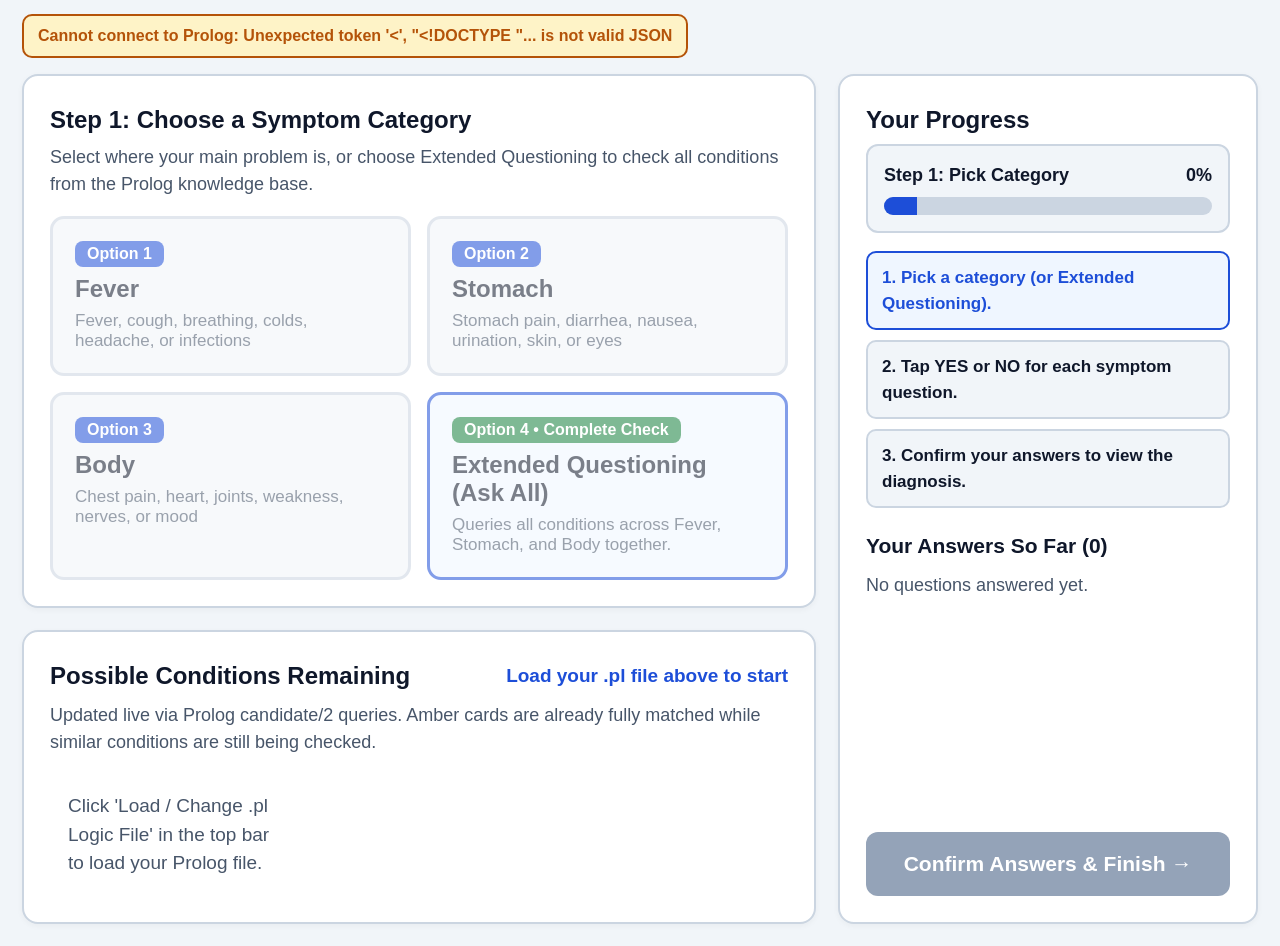
==== public/index.html @ bfb41d66 "Refactor README and server files; implement HTTP API for triage and update frontend logic" ====
<!DOCTYPE html>
<html lang="en">
<head>
  <meta charset="UTF-8" />
  <meta name="viewport" content="width=device-width, initial-scale=1.0" />
  <title>Guided Health Symptom Checker</title>
  <style>
    :root {
      --bg-page: #f1f5f9;
      --bg-card: #ffffff;
      --text-main: #0f172a;
      --text-muted: #475569;
      --border: #cbd5e1;
      --primary-blue: #1d4ed8;
      --primary-blue-light: #eff6ff;
      --success-green: #15803d;
      --success-green-light: #dcfce7;
      --danger-red: #b91c1c;
      --danger-red-light: #fee2e2;
      --warning-amber: #b45309;
      --warning-amber-light: #fef3c7;
    }

    * {
      box-sizing: border-box;
      margin: 0;
      padding: 0;
      font-family: Arial, Helvetica, sans-serif;
    }

    body {
      background-color: var(--bg-page);
      color: var(--text-main);
      font-size: 19px;
      line-height: 1.5;
      min-height: 100vh;
    }

    .page-view {
      display: none;
      width: 100%;
      min-height: 100vh;
    }
    .page-view.active {
      display: block;
    }

    /* PROLOG FILE CONNECTION BAR */
    .pl-status-bar {
      max-width: 1440px;
      margin: 0 auto;
      padding: 14px 22px 0 22px;
      display: flex;
      justify-content: space-between;
      align-items: center;
      flex-wrap: wrap;
      gap: 12px;
    }

    .pl-status-pill {
      display: inline-flex;
      align-items: center;
      gap: 8px;
      font-size: 16px;
      font-weight: 700;
      padding: 8px 14px;
      border-radius: 10px;
      background: var(--bg-card);
      border: 2px solid var(--border);
    }

    .pl-status-pill.loaded {
      border-color: var(--success-green);
      color: var(--success-green);
      background: var(--success-green-light);
    }

    .pl-status-pill.error {
      border-color: var(--warning-amber);
      color: var(--warning-amber);
      background: var(--warning-amber-light);
    }

    .pl-file-label {
      display: inline-block;
      background: var(--bg-card);
      border: 2px solid var(--primary-blue);
      color: var(--primary-blue);
      padding: 7px 14px;
      border-radius: 10px;
      font-size: 16px;
      font-weight: 700;
      cursor: pointer;
    }
    .pl-file-label:hover {
      background: var(--primary-blue-light);
    }

    /* MAIN 2-COLUMN WORKSPACE */
    .main-grid {
      display: grid;
      grid-template-columns: 1fr 420px;
      gap: 22px;
      max-width: 1440px;
      margin: 0 auto;
      padding: 16px 22px 22px 22px;
      min-height: calc(100vh - 60px);
    }

    @media (max-width: 1024px) {
      .main-grid {
        grid-template-columns: 1fr;
      }
    }

    .left-column {
      display: flex;
      flex-direction: column;
      gap: 22px;
    }

    .card {
      background: var(--bg-card);
      border: 2px solid var(--border);
      border-radius: 16px;
      padding: 26px;
      box-shadow: 0 2px 6px rgba(0, 0, 0, 0.04);
    }

    .section-title {
      font-size: 24px;
      font-weight: 700;
      margin-bottom: 6px;
    }

    .section-subtitle {
      font-size: 18px;
      color: var(--text-muted);
      margin-bottom: 18px;
    }

    /* CATEGORY SELECTION GRID */
    .category-choice-grid {
      display: grid;
      grid-template-columns: repeat(auto-fit, minmax(240px, 1fr));
      gap: 16px;
      margin-top: 12px;
    }

    .category-card-btn {
      background: var(--bg-page);
      border: 3px solid var(--border);
      border-radius: 14px;
      padding: 22px;
      text-align: left;
      cursor: pointer;
      transition: 0.15s;
      display: flex;
      flex-direction: column;
      gap: 8px;
    }

    .category-card-btn:hover:not(:disabled) {
      border-color: var(--primary-blue);
      background: var(--primary-blue-light);
    }

    .category-card-btn:disabled {
      opacity: 0.55;
      cursor: not-allowed;
    }

    .category-card-btn.extended-card {
      border-color: var(--primary-blue);
      background: var(--primary-blue-light);
    }

    .cat-number {
      display: inline-block;
      background: var(--primary-blue);
      color: #ffffff;
      font-weight: 700;
      font-size: 16px;
      padding: 4px 12px;
      border-radius: 8px;
      width: fit-content;
    }

    .cat-name {
      font-size: 24px;
      font-weight: 800;
      color: var(--text-main);
    }

    .cat-desc {
      font-size: 17px;
      color: var(--text-muted);
    }

    /* YES / NO QUESTION BOX */
    .question-box {
      background: var(--primary-blue-light);
      border: 3px solid var(--primary-blue);
      border-radius: 16px;
      padding: 30px;
      text-align: center;
    }

    .question-category-tag {
      display: inline-block;
      background: #ffffff;
      border: 2px solid var(--primary-blue);
      color: var(--primary-blue);
      font-weight: 700;
      font-size: 16px;
      padding: 6px 14px;
      border-radius: 20px;
      margin-bottom: 16px;
    }

    /* Banner shown when a match is found but script keeps asking for similar diseases */
    .continuing-match-banner {
      display: none;
      background: var(--warning-amber-light);
      border: 2px solid var(--warning-amber);
      color: var(--warning-amber);
      font-weight: 700;
      font-size: 17px;
      padding: 12px 16px;
      border-radius: 12px;
      margin: 0 auto 18px auto;
      max-width: 680px;
    }

    .question-prompt {
      font-size: 34px;
      font-weight: 800;
      color: var(--text-main);
      margin-bottom: 28px;
      line-height: 1.3;
    }

    .yes-no-buttons {
      display: grid;
      grid-template-columns: 1fr 1fr;
      gap: 20px;
      max-width: 560px;
      margin: 0 auto 20px auto;
    }

    .btn-yes, .btn-no {
      min-height: 80px;
      font-size: 28px;
      font-weight: 800;
      border-radius: 14px;
      cursor: pointer;
      border: 3px solid transparent;
      transition: transform 0.1s;
    }

    .btn-yes {
      background: var(--success-green);
      color: #ffffff;
    }
    .btn-yes:hover {
      filter: brightness(1.08);
    }

    .btn-no {
      background: var(--danger-red);
      color: #ffffff;
    }
    .btn-no:hover {
      filter: brightness(1.08);
    }

    .question-footer-controls {
      display: flex;
      justify-content: center;
      gap: 14px;
      flex-wrap: wrap;
      margin-top: 12px;
    }

    /* DYNAMIC REAL-TIME CANDIDATE BOARD */
    .candidates-board {
      display: grid;
      grid-template-columns: repeat(auto-fill, minmax(210px, 1fr));
      gap: 12px;
      max-height: 330px;
      overflow-y: auto;
      padding: 6px;
    }

    .candidate-node {
      background: var(--bg-page);
      border: 2px solid var(--border);
      border-radius: 12px;
      padding: 14px 16px;
      transition: 0.2s;
    }

    .candidate-node.highlighted {
      background: var(--success-green-light);
      border: 3px solid var(--success-green);
    }

    .candidate-node.full-match {
      background: var(--warning-amber-light);
      border: 3px solid var(--warning-amber);
    }

    .candidate-node-title {
      font-size: 19px;
      font-weight: 700;
      margin-bottom: 4px;
    }

    .candidate-node-meta {
      font-size: 15px;
      color: var(--text-muted);
      font-weight: 600;
    }

    /* RIGHT SIDEBAR */
    .progress-container {
      background: var(--bg-page);
      border: 2px solid var(--border);
      border-radius: 12px;
      padding: 16px;
      margin-bottom: 18px;
    }

    .progress-header {
      display: flex;
      justify-content: space-between;
      font-weight: 700;
      font-size: 18px;
      margin-bottom: 8px;
    }

    .progress-track {
      width: 100%;
      height: 18px;
      background: #cbd5e1;
      border-radius: 9px;
      overflow: hidden;
    }

    .progress-fill {
      height: 100%;
      width: 10%;
      background: var(--primary-blue);
      transition: width 0.3s ease;
    }

    .instructions-list {
      list-style: none;
      display: flex;
      flex-direction: column;
      gap: 10px;
      margin-bottom: 22px;
    }

    .instruction-item {
      padding: 12px 14px;
      border-radius: 10px;
      background: var(--bg-page);
      border: 2px solid var(--border);
      font-size: 17px;
      font-weight: 600;
    }

    .instruction-item.active {
      background: var(--primary-blue-light);
      border-color: var(--primary-blue);
      color: var(--primary-blue);
    }

    .answer-history-list {
      display: flex;
      flex-direction: column;
      gap: 8px;
      max-height: 260px;
      overflow-y: auto;
      margin-bottom: 18px;
    }

    .answer-pill {
      display: flex;
      justify-content: space-between;
      align-items: center;
      padding: 10px 14px;
      border-radius: 10px;
      font-size: 18px;
      font-weight: 700;
      border: 2px solid var(--border);
      background: var(--bg-page);
    }

    .answer-badge-yes {
      background: var(--success-green-light);
      color: var(--success-green);
      padding: 3px 10px;
      border-radius: 6px;
      border: 1px solid var(--success-green);
    }

    .answer-badge-no {
      background: var(--danger-red-light);
      color: var(--danger-red);
      padding: 3px 10px;
      border-radius: 6px;
      border: 1px solid var(--danger-red);
    }

    .btn-secondary {
      background: #ffffff;
      color: var(--text-main);
      border: 2px solid var(--border);
      padding: 12px 20px;
      border-radius: 10px;
      font-size: 18px;
      font-weight: 700;
      cursor: pointer;
    }
    .btn-secondary:hover:not(:disabled) {
      border-color: var(--text-main);
    }
    .btn-secondary:disabled {
      opacity: 0.5;
      cursor: not-allowed;
    }

    .btn-submit {
      width: 100%;
      min-height: 64px;
      background: var(--primary-blue);
      color: #ffffff;
      border: none;
      border-radius: 12px;
      font-size: 21px;
      font-weight: 700;
      cursor: pointer;
      padding: 14px;
    }
    .btn-submit:disabled {
      background: #94a3b8;
      cursor: not-allowed;
    }

    /* CONFIRMATION MODAL */
    .modal-overlay {
      position: fixed;
      inset: 0;
      background: rgba(15, 23, 42, 0.75);
      display: none;
      align-items: center;
      justify-content: center;
      padding: 20px;
      z-index: 999;
    }
    .modal-overlay.active {
      display: flex;
    }

    .modal-card {
      background: #ffffff;
      border: 3px solid var(--text-main);
      border-radius: 16px;
      max-width: 640px;
      width: 100%;
      padding: 30px;
    }

    .modal-review-box {
      background: var(--bg-page);
      border: 2px solid var(--border);
      border-radius: 12px;
      padding: 18px;
      margin: 18px 0;
      max-height: 280px;
      overflow-y: auto;
    }

    /* RESULTS PAGE */
    .results-container {
      max-width: 860px;
      margin: 0 auto;
      padding: 36px 20px;
    }

    .result-card {
      background: #ffffff;
      border: 4px solid var(--success-green);
      border-radius: 16px;
      padding: 32px;
      margin: 24px 0;
    }

    .result-card.unknown-card {
      border-color: var(--danger-red);
      background: var(--danger-red-light);
    }

    .result-title {
      font-size: 36px;
      font-weight: 800;
      margin: 10px 0 16px 0;
    }

    .result-desc {
      font-size: 22px;
      line-height: 1.6;
      background: var(--bg-page);
      padding: 22px;
      border-radius: 12px;
      border: 2px solid var(--border);
      margin-bottom: 18px;
    }
  </style>
</head>
<body>

  <!-- PAGE 1: GUIDED QUESTIONING WORKSPACE -->
  <main id="triage-page" class="page-view active">

    <!-- PROLOG API STATUS -->
    <div class="pl-status-bar">
      <div id="pl-status-pill" class="pl-status-pill">
        Connecting to Prolog...
      </div>
    </div>

    <div class="main-grid">

      <!-- LEFT COLUMN: TOP (CATEGORY / YES-NO PROMPT) + BOTTOM (DYNAMIC CANDIDATE VIEW) -->
      <div class="left-column">

        <!-- TOP-LEFT: STEP 1 CATEGORY PICKER OR STEP 2 YES/NO QUESTION -->
        <section class="card">
          <div id="category-step-view">
            <h1 class="section-title">Step 1: Choose a Symptom Category</h1>
            <p class="section-subtitle">Select where your main problem is, or choose Extended Questioning to check all conditions from the Prolog knowledge base.</p>

            <div class="category-choice-grid">
              <button class="category-card-btn" data-cat="fever">
                <span class="cat-number">Option 1</span>
                <span class="cat-name">Fever</span>
                <span class="cat-desc">Fever, cough, breathing, colds, headache, or infections</span>
              </button>

              <button class="category-card-btn" data-cat="stomach">
                <span class="cat-number">Option 2</span>
                <span class="cat-name">Stomach</span>
                <span class="cat-desc">Stomach pain, diarrhea, nausea, urination, skin, or eyes</span>
              </button>

              <button class="category-card-btn" data-cat="body">
                <span class="cat-number">Option 3</span>
                <span class="cat-name">Body</span>
                <span class="cat-desc">Chest pain, heart, joints, weakness, nerves, or mood</span>
              </button>

              <button class="category-card-btn extended-card" data-cat="extended">
                <span class="cat-number" style="background: var(--success-green);">Option 4 • Complete Check</span>
                <span class="cat-name">Extended Questioning (Ask All)</span>
                <span class="cat-desc">Queries all conditions across Fever, Stomach, and Body together.</span>
              </button>
            </div>
          </div>

          <!-- Yes/No Question Screen -->
          <div id="question-step-view" style="display: none;">
            <div class="question-box">
              <span id="active-category-badge" class="question-category-tag">You picked: Fever</span>

              <!-- Shown when a condition is already matched, but script continues asking for similar conditions -->
              <div id="continuing-match-banner" class="continuing-match-banner"></div>

              <div id="question-text" class="question-prompt">Do you have fever?</div>

              <div id="yes-no-controls" class="yes-no-buttons">
                <button id="btn-answer-yes" class="btn-yes" type="button">✓ YES</button>
                <button id="btn-answer-no" class="btn-no" type="button">✕ NO</button>
              </div>

              <!-- Shown automatically when questioning reaches a conclusion -->
              <div id="question-complete-banner" style="display: none; margin-bottom: 18px;">
                <p style="font-size: 22px; font-weight: 700; color: var(--success-green); margin-bottom: 14px;">
                  All necessary questions have been answered!
                </p>
                <button id="btn-open-confirm-main" class="btn-submit" style="max-width: 420px; background: var(--success-green);">
                  Review & See Diagnosis →
                </button>
              </div>

              <div class="question-footer-controls">
                <button id="btn-undo" class="btn-secondary" type="button" disabled>← Undo Last Answer</button>
                <button id="btn-change-category" class="btn-secondary" type="button">Change Category / Restart</button>
              </div>
            </div>
          </div>
        </section>

        <!-- BOTTOM-LEFT: DYNAMIC CANDIDATE GRAPH VIEW -->
        <section class="card">
          <div style="display: flex; justify-content: space-between; align-items: center; flex-wrap: wrap; margin-bottom: 8px;">
            <h2 class="section-title" style="margin-bottom: 0;">Possible Conditions Remaining</h2>
            <span id="remaining-count-badge" style="font-weight: 700; color: var(--primary-blue); font-size: 19px;">
              Waiting for category...
            </span>
          </div>
          <p class="section-subtitle">
            Updated live via Prolog <code>candidate/2</code> queries. Amber cards are already fully matched while similar conditions are still being checked.
          </p>
          <div id="candidates-board" class="candidates-board"></div>
        </section>

      </div>

      <!-- RIGHT COLUMN: INSTRUCTIONS, PROGRESS BAR & LIVE ANSWER LOG -->
      <aside class="card" style="display: flex; flex-direction: column; justify-content: space-between;">
        <div>
          <h2 class="section-title">Your Progress</h2>
          <div class="progress-container">
            <div class="progress-header">
              <span id="progress-status-text">Step 1: Pick Category</span>
              <span id="progress-percent">0%</span>
            </div>
            <div class="progress-track">
              <div id="progress-fill" class="progress-fill" style="width: 10%;"></div>
            </div>
          </div>

          <ul class="instructions-list">
            <li id="inst-1" class="instruction-item active">1. Pick a category (or Extended Questioning).</li>
            <li id="inst-2" class="instruction-item">2. Tap YES or NO for each symptom question.</li>
            <li id="inst-3" class="instruction-item">3. Confirm your answers to view the diagnosis.</li>
          </ul>

          <h3 class="section-title" style="font-size: 21px; margin-bottom: 10px;">
            Your Answers So Far (<span id="answers-count">0</span>)
          </h3>
          <div id="answer-history-list" class="answer-history-list">
            <div style="color: var(--text-muted); font-size: 18px;">
              No questions answered yet.
            </div>
          </div>
        </div>

        <button id="btn-sidebar-finish" class="btn-submit" disabled>
          Confirm Answers & Finish →
        </button>
      </aside>

    </div>
  </main>

  <!-- CONFIRMATION MODAL -->
  <div id="confirm-modal" class="modal-overlay">
    <div class="modal-card">
      <h2 style="font-size: 28px; margin-bottom: 10px;">Confirm Your Symptoms</h2>
      <p style="font-size: 20px; color: var(--text-muted);">
        Please confirm that all the symptoms you have are listed accurately below before viewing your result:
      </p>

      <div id="modal-review-box" class="modal-review-box"></div>

      <div style="display: flex; gap: 14px; flex-wrap: wrap; margin-top: 20px;">
        <button id="btn-modal-back" class="btn-secondary" style="flex: 1;">
          ← Go Back & Change Answers
        </button>
        <button id="btn-modal-confirm" class="btn-submit" style="flex: 1; background: var(--success-green);">
          Yes, Show My Diagnosis
        </button>
      </div>
    </div>
  </div>

  <!-- PAGE 2: SEPARATE DIAGNOSTIC RESULTS PAGE -->
  <section id="results-page" class="page-view">
    <div class="results-container">
      <div style="display: flex; gap: 14px; flex-wrap: wrap;">
        <button id="btn-results-back" class="btn-secondary">← Back to Questions</button>
        <button id="btn-results-restart" class="btn-secondary" style="border-color: var(--danger-red); color: var(--danger-red);">
          Start New Check
        </button>
      </div>

      <div id="primary-result-container"></div>
      <div id="fallback-result-container"></div>
    </div>
  </section>

  <script src="app.js"></script>
</body>
</html>
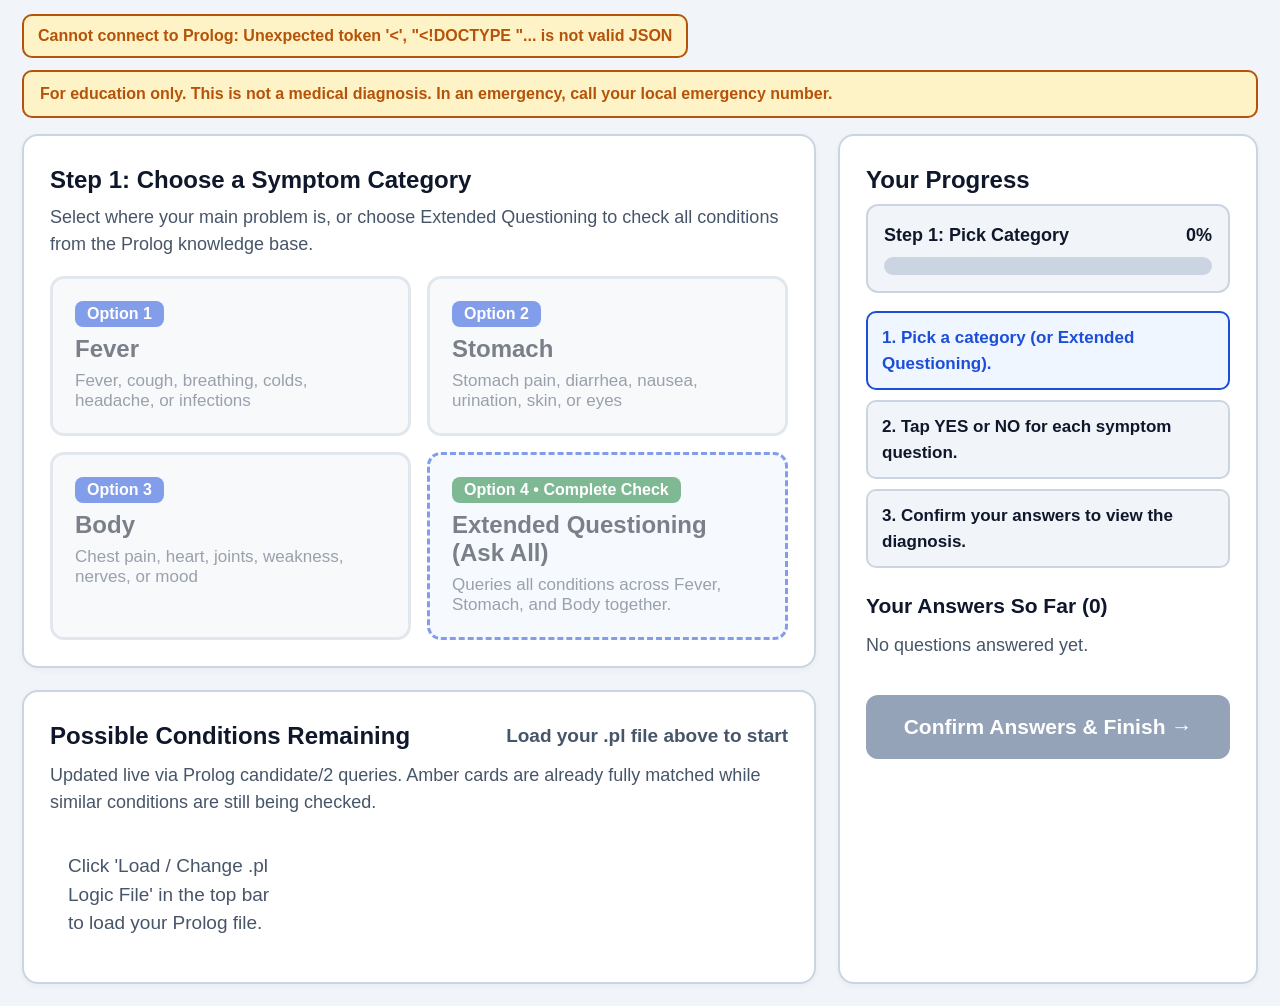
==== commit 031bf2eb: "added a disclaimer to the index.html file added improvements in the UI of the index.html file to mak" ====
--- a/public/index.html
+++ b/public/index.html
@@ -5,6 +5,55 @@
   <meta name="viewport" content="width=device-width, initial-scale=1.0" />
   <title>Guided Health Symptom Checker</title>
   <style>
+    /* Safety: disclaimer banner (inserted by improvements.js) */
+    .disclaimer {
+    width: calc(100% - 44px);            /* 44px = 22px page padding on each side */
+    max-width: 1396px;                   /* 1440px grid width - 44px */
+    margin: 12px auto 0;
+    padding: 10px 16px;
+    background: var(--warning-amber-light);
+    border: 2px solid var(--warning-amber);
+    color: var(--warning-amber);
+    border-radius: 10px;
+    font-size: 16px;
+    font-weight: 700;
+    }
+
+    /* Layout: 2x2 category grid (1 column on small screens) */
+    .category-choice-grid { grid-template-columns: repeat(2, 1fr); }
+    @media (max-width: 700px) {
+    .category-choice-grid { grid-template-columns: 1fr; }
+    }
+
+    /* Option 4 no longer looks pre-selected */
+    .category-card-btn.extended-card {
+    border: 3px dashed var(--success-green); /*dashed border for extended card instead of solid border*/
+    background: var(--success-green-light);
+    }
+
+    /* "Waiting for category..." reads as plain text, not a link */
+    #remaining-count-badge { 
+      color: var(--text-muted) !important; 
+    }
+
+    /* Sidebar: Confirm button sits under the answers instead of the page bottom */
+    aside.card { 
+      justify-content: flex-start !important; gap: 18px; 
+    }
+
+    /* Slightly calmer text sizes */
+    body { 
+      font-size: 17px; 
+    }
+    .question-prompt { 
+      font-size: 30px; 
+    }
+
+    /* Progress bar starts at 0% on step 1 (matches the "0%" label).
+    :has() works in current Chrome, Edge, Firefox and Brave. */
+    body:has(#inst-1.active) #progress-fill { 
+      width: 0% !important; 
+    }
     :root {
       --bg-page: #f1f5f9;
       --bg-card: #ffffff;
@@ -531,7 +580,10 @@
         Connecting to Prolog...
       </div>
     </div>
-
+    <!-- DISCLAIMER -->
+    <div class="disclaimer">
+      <p>For education only. This is not a medical diagnosis. In an emergency, call your local emergency number.</p>
+    </div>
     <div class="main-grid">
 
       <!-- LEFT COLUMN: TOP (CATEGORY / YES-NO PROMPT) + BOTTOM (DYNAMIC CANDIDATE VIEW) -->
@@ -690,6 +742,8 @@
 
       <div id="primary-result-container"></div>
       <div id="fallback-result-container"></div>
+      <!--Disclaimer-->
+      <p style="margin-top: 16px; font-weight: 700;">⚠ This is not a medical diagnosis. Please see a doctor.</p>
     </div>
   </section>
 
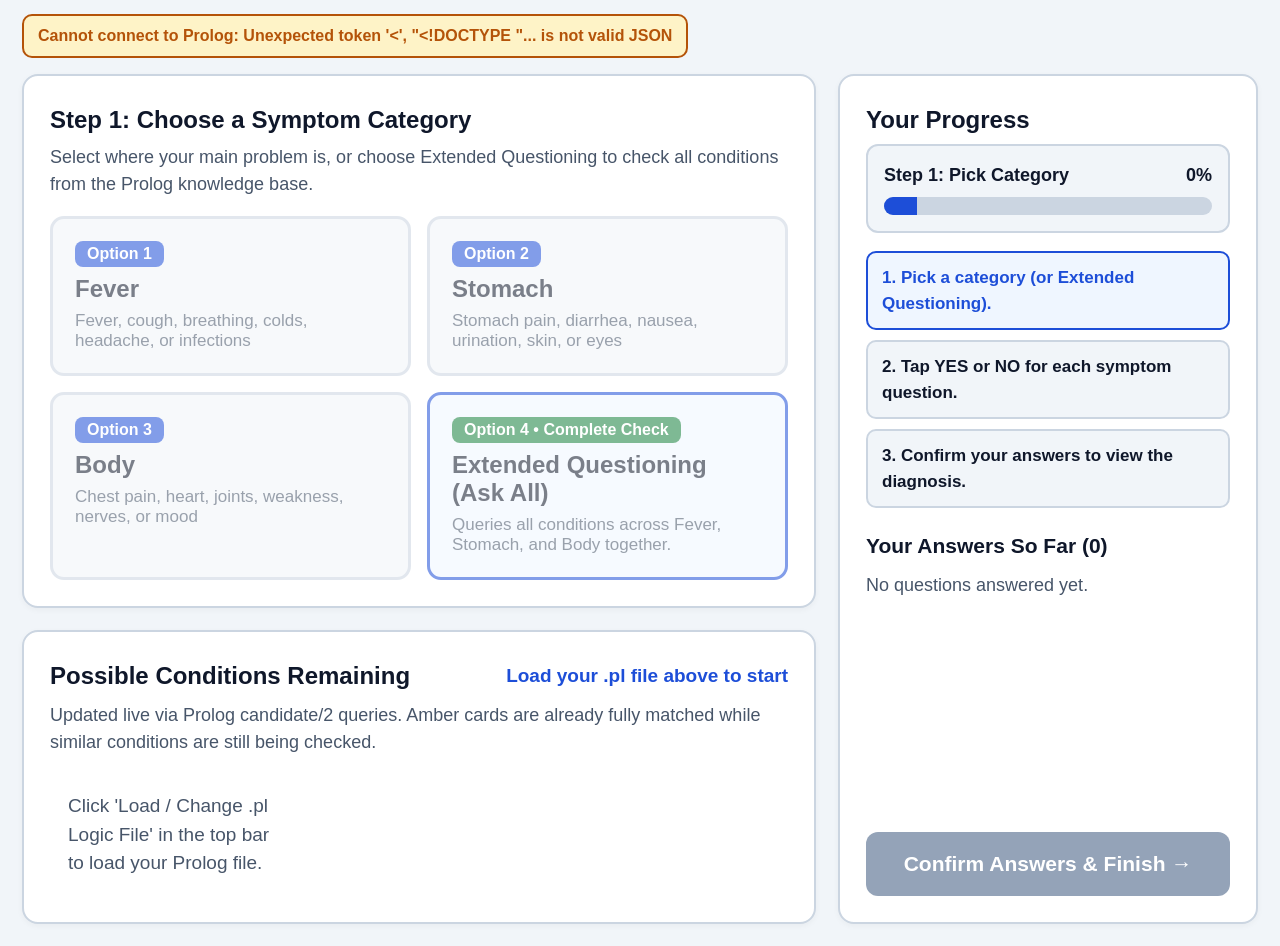
==== commit 0411f785: "Merge lubs-code into Fai-code Keeps the new private/server.pl from lubs-code; the knowledge base and" ====
--- a/public/index.html
+++ b/public/index.html
@@ -5,55 +5,6 @@
   <meta name="viewport" content="width=device-width, initial-scale=1.0" />
   <title>Guided Health Symptom Checker</title>
   <style>
-    /* Safety: disclaimer banner (inserted by improvements.js) */
-    .disclaimer {
-    width: calc(100% - 44px);            /* 44px = 22px page padding on each side */
-    max-width: 1396px;                   /* 1440px grid width - 44px */
-    margin: 12px auto 0;
-    padding: 10px 16px;
-    background: var(--warning-amber-light);
-    border: 2px solid var(--warning-amber);
-    color: var(--warning-amber);
-    border-radius: 10px;
-    font-size: 16px;
-    font-weight: 700;
-    }
-
-    /* Layout: 2x2 category grid (1 column on small screens) */
-    .category-choice-grid { grid-template-columns: repeat(2, 1fr); }
-    @media (max-width: 700px) {
-    .category-choice-grid { grid-template-columns: 1fr; }
-    }
-
-    /* Option 4 no longer looks pre-selected */
-    .category-card-btn.extended-card {
-    border: 3px dashed var(--success-green); /*dashed border for extended card instead of solid border*/
-    background: var(--success-green-light);
-    }
-
-    /* "Waiting for category..." reads as plain text, not a link */
-    #remaining-count-badge { 
-      color: var(--text-muted) !important; 
-    }
-
-    /* Sidebar: Confirm button sits under the answers instead of the page bottom */
-    aside.card { 
-      justify-content: flex-start !important; gap: 18px; 
-    }
-
-    /* Slightly calmer text sizes */
-    body { 
-      font-size: 17px; 
-    }
-    .question-prompt { 
-      font-size: 30px; 
-    }
-
-    /* Progress bar starts at 0% on step 1 (matches the "0%" label).
-    :has() works in current Chrome, Edge, Firefox and Brave. */
-    body:has(#inst-1.active) #progress-fill { 
-      width: 0% !important; 
-    }
     :root {
       --bg-page: #f1f5f9;
       --bg-card: #ffffff;
@@ -580,10 +531,7 @@
         Connecting to Prolog...
       </div>
     </div>
-    <!-- DISCLAIMER -->
-    <div class="disclaimer">
-      <p>For education only. This is not a medical diagnosis. In an emergency, call your local emergency number.</p>
-    </div>
+
     <div class="main-grid">
 
       <!-- LEFT COLUMN: TOP (CATEGORY / YES-NO PROMPT) + BOTTOM (DYNAMIC CANDIDATE VIEW) -->
@@ -742,8 +690,6 @@
 
       <div id="primary-result-container"></div>
       <div id="fallback-result-container"></div>
-      <!--Disclaimer-->
-      <p style="margin-top: 16px; font-weight: 700;">⚠ This is not a medical diagnosis. Please see a doctor.</p>
     </div>
   </section>
 
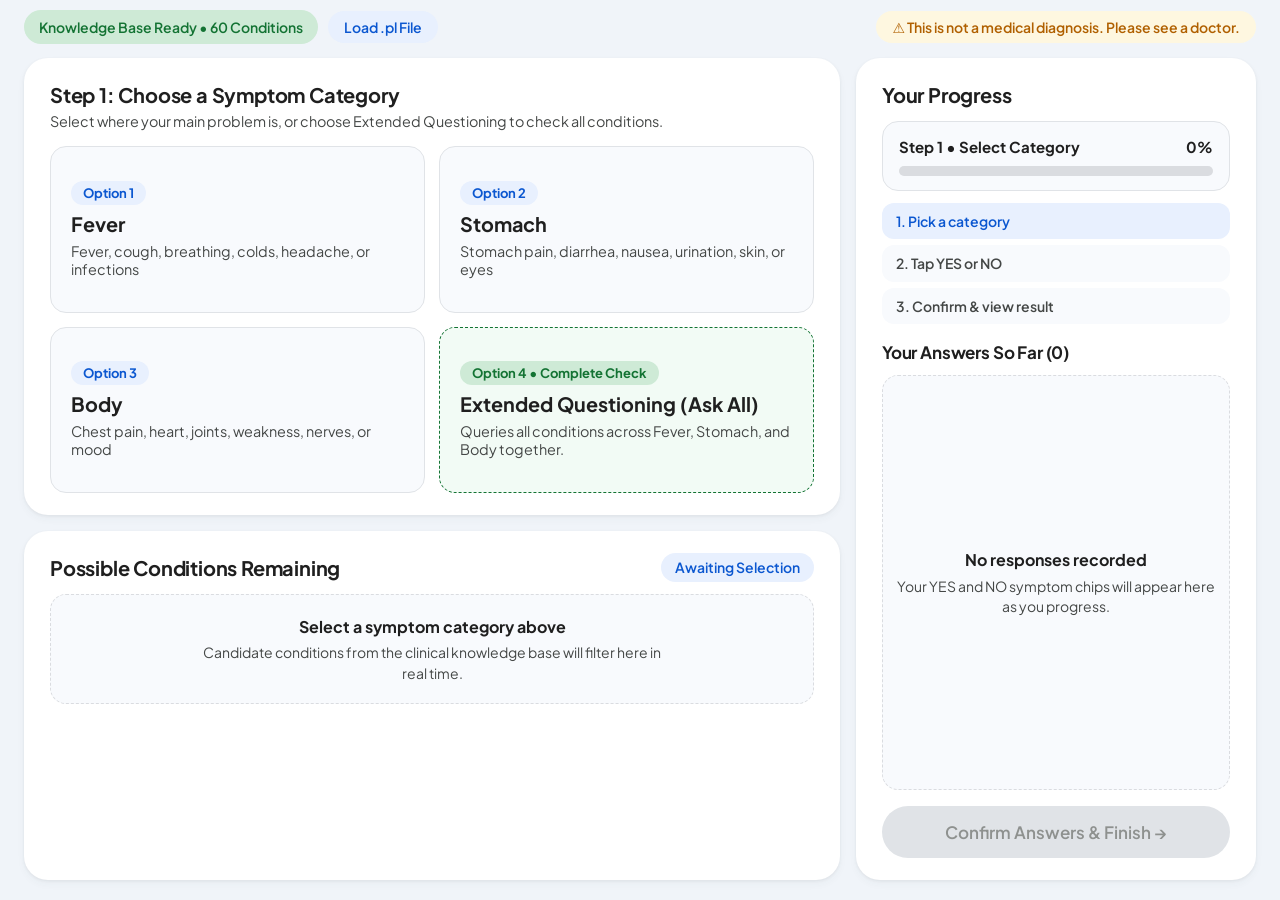
==== commit f61c1c00: "reverted to local parsing, changed design, finalized some logic" ====
--- a/public/index.html
+++ b/public/index.html
@@ -4,566 +4,76 @@
   <meta charset="UTF-8" />
   <meta name="viewport" content="width=device-width, initial-scale=1.0" />
   <title>Guided Health Symptom Checker</title>
-  <style>
-    :root {
-      --bg-page: #f1f5f9;
-      --bg-card: #ffffff;
-      --text-main: #0f172a;
-      --text-muted: #475569;
-      --border: #cbd5e1;
-      --primary-blue: #1d4ed8;
-      --primary-blue-light: #eff6ff;
-      --success-green: #15803d;
-      --success-green-light: #dcfce7;
-      --danger-red: #b91c1c;
-      --danger-red-light: #fee2e2;
-      --warning-amber: #b45309;
-      --warning-amber-light: #fef3c7;
-    }
-
-    * {
-      box-sizing: border-box;
-      margin: 0;
-      padding: 0;
-      font-family: Arial, Helvetica, sans-serif;
-    }
-
-    body {
-      background-color: var(--bg-page);
-      color: var(--text-main);
-      font-size: 19px;
-      line-height: 1.5;
-      min-height: 100vh;
-    }
-
-    .page-view {
-      display: none;
-      width: 100%;
-      min-height: 100vh;
-    }
-    .page-view.active {
-      display: block;
-    }
-
-    /* PROLOG FILE CONNECTION BAR */
-    .pl-status-bar {
-      max-width: 1440px;
-      margin: 0 auto;
-      padding: 14px 22px 0 22px;
-      display: flex;
-      justify-content: space-between;
-      align-items: center;
-      flex-wrap: wrap;
-      gap: 12px;
-    }
-
-    .pl-status-pill {
-      display: inline-flex;
-      align-items: center;
-      gap: 8px;
-      font-size: 16px;
-      font-weight: 700;
-      padding: 8px 14px;
-      border-radius: 10px;
-      background: var(--bg-card);
-      border: 2px solid var(--border);
-    }
-
-    .pl-status-pill.loaded {
-      border-color: var(--success-green);
-      color: var(--success-green);
-      background: var(--success-green-light);
-    }
-
-    .pl-status-pill.error {
-      border-color: var(--warning-amber);
-      color: var(--warning-amber);
-      background: var(--warning-amber-light);
-    }
-
-    .pl-file-label {
-      display: inline-block;
-      background: var(--bg-card);
-      border: 2px solid var(--primary-blue);
-      color: var(--primary-blue);
-      padding: 7px 14px;
-      border-radius: 10px;
-      font-size: 16px;
-      font-weight: 700;
-      cursor: pointer;
-    }
-    .pl-file-label:hover {
-      background: var(--primary-blue-light);
-    }
-
-    /* MAIN 2-COLUMN WORKSPACE */
-    .main-grid {
-      display: grid;
-      grid-template-columns: 1fr 420px;
-      gap: 22px;
-      max-width: 1440px;
-      margin: 0 auto;
-      padding: 16px 22px 22px 22px;
-      min-height: calc(100vh - 60px);
-    }
-
-    @media (max-width: 1024px) {
-      .main-grid {
-        grid-template-columns: 1fr;
-      }
-    }
-
-    .left-column {
-      display: flex;
-      flex-direction: column;
-      gap: 22px;
-    }
-
-    .card {
-      background: var(--bg-card);
-      border: 2px solid var(--border);
-      border-radius: 16px;
-      padding: 26px;
-      box-shadow: 0 2px 6px rgba(0, 0, 0, 0.04);
-    }
-
-    .section-title {
-      font-size: 24px;
-      font-weight: 700;
-      margin-bottom: 6px;
-    }
-
-    .section-subtitle {
-      font-size: 18px;
-      color: var(--text-muted);
-      margin-bottom: 18px;
-    }
-
-    /* CATEGORY SELECTION GRID */
-    .category-choice-grid {
-      display: grid;
-      grid-template-columns: repeat(auto-fit, minmax(240px, 1fr));
-      gap: 16px;
-      margin-top: 12px;
-    }
-
-    .category-card-btn {
-      background: var(--bg-page);
-      border: 3px solid var(--border);
-      border-radius: 14px;
-      padding: 22px;
-      text-align: left;
-      cursor: pointer;
-      transition: 0.15s;
-      display: flex;
-      flex-direction: column;
-      gap: 8px;
-    }
-
-    .category-card-btn:hover:not(:disabled) {
-      border-color: var(--primary-blue);
-      background: var(--primary-blue-light);
-    }
-
-    .category-card-btn:disabled {
-      opacity: 0.55;
-      cursor: not-allowed;
-    }
-
-    .category-card-btn.extended-card {
-      border-color: var(--primary-blue);
-      background: var(--primary-blue-light);
-    }
-
-    .cat-number {
-      display: inline-block;
-      background: var(--primary-blue);
-      color: #ffffff;
-      font-weight: 700;
-      font-size: 16px;
-      padding: 4px 12px;
-      border-radius: 8px;
-      width: fit-content;
-    }
-
-    .cat-name {
-      font-size: 24px;
-      font-weight: 800;
-      color: var(--text-main);
-    }
-
-    .cat-desc {
-      font-size: 17px;
-      color: var(--text-muted);
-    }
-
-    /* YES / NO QUESTION BOX */
-    .question-box {
-      background: var(--primary-blue-light);
-      border: 3px solid var(--primary-blue);
-      border-radius: 16px;
-      padding: 30px;
-      text-align: center;
-    }
-
-    .question-category-tag {
-      display: inline-block;
-      background: #ffffff;
-      border: 2px solid var(--primary-blue);
-      color: var(--primary-blue);
-      font-weight: 700;
-      font-size: 16px;
-      padding: 6px 14px;
-      border-radius: 20px;
-      margin-bottom: 16px;
-    }
-
-    /* Banner shown when a match is found but script keeps asking for similar diseases */
-    .continuing-match-banner {
-      display: none;
-      background: var(--warning-amber-light);
-      border: 2px solid var(--warning-amber);
-      color: var(--warning-amber);
-      font-weight: 700;
-      font-size: 17px;
-      padding: 12px 16px;
-      border-radius: 12px;
-      margin: 0 auto 18px auto;
-      max-width: 680px;
-    }
-
-    .question-prompt {
-      font-size: 34px;
-      font-weight: 800;
-      color: var(--text-main);
-      margin-bottom: 28px;
-      line-height: 1.3;
-    }
-
-    .yes-no-buttons {
-      display: grid;
-      grid-template-columns: 1fr 1fr;
-      gap: 20px;
-      max-width: 560px;
-      margin: 0 auto 20px auto;
-    }
-
-    .btn-yes, .btn-no {
-      min-height: 80px;
-      font-size: 28px;
-      font-weight: 800;
-      border-radius: 14px;
-      cursor: pointer;
-      border: 3px solid transparent;
-      transition: transform 0.1s;
-    }
-
-    .btn-yes {
-      background: var(--success-green);
-      color: #ffffff;
-    }
-    .btn-yes:hover {
-      filter: brightness(1.08);
-    }
-
-    .btn-no {
-      background: var(--danger-red);
-      color: #ffffff;
-    }
-    .btn-no:hover {
-      filter: brightness(1.08);
-    }
-
-    .question-footer-controls {
-      display: flex;
-      justify-content: center;
-      gap: 14px;
-      flex-wrap: wrap;
-      margin-top: 12px;
-    }
-
-    /* DYNAMIC REAL-TIME CANDIDATE BOARD */
-    .candidates-board {
-      display: grid;
-      grid-template-columns: repeat(auto-fill, minmax(210px, 1fr));
-      gap: 12px;
-      max-height: 330px;
-      overflow-y: auto;
-      padding: 6px;
-    }
-
-    .candidate-node {
-      background: var(--bg-page);
-      border: 2px solid var(--border);
-      border-radius: 12px;
-      padding: 14px 16px;
-      transition: 0.2s;
-    }
-
-    .candidate-node.highlighted {
-      background: var(--success-green-light);
-      border: 3px solid var(--success-green);
-    }
-
-    .candidate-node.full-match {
-      background: var(--warning-amber-light);
-      border: 3px solid var(--warning-amber);
-    }
-
-    .candidate-node-title {
-      font-size: 19px;
-      font-weight: 700;
-      margin-bottom: 4px;
-    }
-
-    .candidate-node-meta {
-      font-size: 15px;
-      color: var(--text-muted);
-      font-weight: 600;
-    }
-
-    /* RIGHT SIDEBAR */
-    .progress-container {
-      background: var(--bg-page);
-      border: 2px solid var(--border);
-      border-radius: 12px;
-      padding: 16px;
-      margin-bottom: 18px;
-    }
-
-    .progress-header {
-      display: flex;
-      justify-content: space-between;
-      font-weight: 700;
-      font-size: 18px;
-      margin-bottom: 8px;
-    }
-
-    .progress-track {
-      width: 100%;
-      height: 18px;
-      background: #cbd5e1;
-      border-radius: 9px;
-      overflow: hidden;
-    }
-
-    .progress-fill {
-      height: 100%;
-      width: 10%;
-      background: var(--primary-blue);
-      transition: width 0.3s ease;
-    }
-
-    .instructions-list {
-      list-style: none;
-      display: flex;
-      flex-direction: column;
-      gap: 10px;
-      margin-bottom: 22px;
-    }
-
-    .instruction-item {
-      padding: 12px 14px;
-      border-radius: 10px;
-      background: var(--bg-page);
-      border: 2px solid var(--border);
-      font-size: 17px;
-      font-weight: 600;
-    }
-
-    .instruction-item.active {
-      background: var(--primary-blue-light);
-      border-color: var(--primary-blue);
-      color: var(--primary-blue);
-    }
-
-    .answer-history-list {
-      display: flex;
-      flex-direction: column;
-      gap: 8px;
-      max-height: 260px;
-      overflow-y: auto;
-      margin-bottom: 18px;
-    }
-
-    .answer-pill {
-      display: flex;
-      justify-content: space-between;
-      align-items: center;
-      padding: 10px 14px;
-      border-radius: 10px;
-      font-size: 18px;
-      font-weight: 700;
-      border: 2px solid var(--border);
-      background: var(--bg-page);
-    }
-
-    .answer-badge-yes {
-      background: var(--success-green-light);
-      color: var(--success-green);
-      padding: 3px 10px;
-      border-radius: 6px;
-      border: 1px solid var(--success-green);
-    }
-
-    .answer-badge-no {
-      background: var(--danger-red-light);
-      color: var(--danger-red);
-      padding: 3px 10px;
-      border-radius: 6px;
-      border: 1px solid var(--danger-red);
-    }
-
-    .btn-secondary {
-      background: #ffffff;
-      color: var(--text-main);
-      border: 2px solid var(--border);
-      padding: 12px 20px;
-      border-radius: 10px;
-      font-size: 18px;
-      font-weight: 700;
-      cursor: pointer;
-    }
-    .btn-secondary:hover:not(:disabled) {
-      border-color: var(--text-main);
-    }
-    .btn-secondary:disabled {
-      opacity: 0.5;
-      cursor: not-allowed;
-    }
-
-    .btn-submit {
-      width: 100%;
-      min-height: 64px;
-      background: var(--primary-blue);
-      color: #ffffff;
-      border: none;
-      border-radius: 12px;
-      font-size: 21px;
-      font-weight: 700;
-      cursor: pointer;
-      padding: 14px;
-    }
-    .btn-submit:disabled {
-      background: #94a3b8;
-      cursor: not-allowed;
-    }
-
-    /* CONFIRMATION MODAL */
-    .modal-overlay {
-      position: fixed;
-      inset: 0;
-      background: rgba(15, 23, 42, 0.75);
-      display: none;
-      align-items: center;
-      justify-content: center;
-      padding: 20px;
-      z-index: 999;
-    }
-    .modal-overlay.active {
-      display: flex;
-    }
-
-    .modal-card {
-      background: #ffffff;
-      border: 3px solid var(--text-main);
-      border-radius: 16px;
-      max-width: 640px;
-      width: 100%;
-      padding: 30px;
-    }
-
-    .modal-review-box {
-      background: var(--bg-page);
-      border: 2px solid var(--border);
-      border-radius: 12px;
-      padding: 18px;
-      margin: 18px 0;
-      max-height: 280px;
-      overflow-y: auto;
-    }
-
-    /* RESULTS PAGE */
-    .results-container {
-      max-width: 860px;
-      margin: 0 auto;
-      padding: 36px 20px;
-    }
-
-    .result-card {
-      background: #ffffff;
-      border: 4px solid var(--success-green);
-      border-radius: 16px;
-      padding: 32px;
-      margin: 24px 0;
-    }
-
-    .result-card.unknown-card {
-      border-color: var(--danger-red);
-      background: var(--danger-red-light);
-    }
-
-    .result-title {
-      font-size: 36px;
-      font-weight: 800;
-      margin: 10px 0 16px 0;
-    }
-
-    .result-desc {
-      font-size: 22px;
-      line-height: 1.6;
-      background: var(--bg-page);
-      padding: 22px;
-      border-radius: 12px;
-      border: 2px solid var(--border);
-      margin-bottom: 18px;
-    }
-  </style>
+  <link rel="preconnect" href="https://fonts.googleapis.com">
+  <link rel="preconnect" href="https://fonts.gstatic.com" crossorigin>
+  <link href="https://fonts.googleapis.com/css2?family=Plus+Jakarta+Sans:wght@400;500;600;700&family=Roboto:wght@400;500;700&display=swap" rel="stylesheet">
+  <link rel="stylesheet" href="style.css" />
 </head>
 <body>
 
   <!-- PAGE 1: GUIDED QUESTIONING WORKSPACE -->
   <main id="triage-page" class="page-view active">
 
-    <!-- PROLOG API STATUS -->
-    <div class="pl-status-bar">
-      <div id="pl-status-pill" class="pl-status-pill">
-        Connecting to Prolog...
+    <!-- GOOGLE APP BAR -->
+    <header class="app-bar">
+      <div class="pl-status-bar">
+        <div id="pl-status-pill" class="pl-status-pill">Loading Knowledge Base...</div>
+        <label class="pl-file-label">
+          Load .pl File
+          <input type="file" id="pl-file-input" accept=".pl" style="display: none;" />
+        </label>
       </div>
-    </div>
 
+      <div id="init-progress-container" class="init-progress">
+        <div class="init-progress-labels">
+          <span id="init-progress-text">Initializing Engine...</span>
+          <span id="init-progress-percent">0%</span>
+        </div>
+        <div class="init-progress-track">
+          <div id="init-progress-bar" class="init-progress-bar"></div>
+        </div>
+      </div>
+
+      <div class="disclaimer">
+        ⚠ This is not a medical diagnosis. Please see a doctor.
+      </div>
+    </header>
+
+    <!-- MAIN 2-COLUMN WORKSPACE -->
     <div class="main-grid">
 
-      <!-- LEFT COLUMN: TOP (CATEGORY / YES-NO PROMPT) + BOTTOM (DYNAMIC CANDIDATE VIEW) -->
+      <!-- LEFT COLUMN: TOP (CATEGORY / YES-NO PROMPT) + BOTTOM (CANDIDATE VIEW) -->
       <div class="left-column">
 
         <!-- TOP-LEFT: STEP 1 CATEGORY PICKER OR STEP 2 YES/NO QUESTION -->
-        <section class="card">
-          <div id="category-step-view">
-            <h1 class="section-title">Step 1: Choose a Symptom Category</h1>
-            <p class="section-subtitle">Select where your main problem is, or choose Extended Questioning to check all conditions from the Prolog knowledge base.</p>
+        <section class="card interaction-card">
+          <div id="category-step-view" class="step-view-container">
+            <div class="card-header">
+              <h1 class="section-title">Step 1: Choose a Symptom Category</h1>
+              <p class="section-subtitle">Select where your main problem is, or choose Extended Questioning to check all conditions.</p>
+            </div>
 
             <div class="category-choice-grid">
-              <button class="category-card-btn" data-cat="fever">
+              <button class="category-card-btn" data-cat="fever" disabled>
                 <span class="cat-number">Option 1</span>
                 <span class="cat-name">Fever</span>
                 <span class="cat-desc">Fever, cough, breathing, colds, headache, or infections</span>
               </button>
 
-              <button class="category-card-btn" data-cat="stomach">
+              <button class="category-card-btn" data-cat="stomach" disabled>
                 <span class="cat-number">Option 2</span>
                 <span class="cat-name">Stomach</span>
                 <span class="cat-desc">Stomach pain, diarrhea, nausea, urination, skin, or eyes</span>
               </button>
 
-              <button class="category-card-btn" data-cat="body">
+              <button class="category-card-btn" data-cat="body" disabled>
                 <span class="cat-number">Option 3</span>
                 <span class="cat-name">Body</span>
                 <span class="cat-desc">Chest pain, heart, joints, weakness, nerves, or mood</span>
               </button>
 
-              <button class="category-card-btn extended-card" data-cat="extended">
-                <span class="cat-number" style="background: var(--success-green);">Option 4 • Complete Check</span>
+              <button class="category-card-btn extended-card" data-cat="extended" disabled>
+                <span class="cat-number extended-badge">Option 4 • Complete Check</span>
                 <span class="cat-name">Extended Questioning (Ask All)</span>
                 <span class="cat-desc">Queries all conditions across Fever, Stomach, and Body together.</span>
               </button>
@@ -571,13 +81,10 @@
           </div>
 
           <!-- Yes/No Question Screen -->
-          <div id="question-step-view" style="display: none;">
+          <div id="question-step-view" class="step-view-container" style="display: none;">
             <div class="question-box">
               <span id="active-category-badge" class="question-category-tag">You picked: Fever</span>
-
-              <!-- Shown when a condition is already matched, but script continues asking for similar conditions -->
               <div id="continuing-match-banner" class="continuing-match-banner"></div>
-
               <div id="question-text" class="question-prompt">Do you have fever?</div>
 
               <div id="yes-no-controls" class="yes-no-buttons">
@@ -585,12 +92,9 @@
                 <button id="btn-answer-no" class="btn-no" type="button">✕ NO</button>
               </div>
 
-              <!-- Shown automatically when questioning reaches a conclusion -->
-              <div id="question-complete-banner" style="display: none; margin-bottom: 18px;">
-                <p style="font-size: 22px; font-weight: 700; color: var(--success-green); margin-bottom: 14px;">
-                  All necessary questions have been answered!
-                </p>
-                <button id="btn-open-confirm-main" class="btn-submit" style="max-width: 420px; background: var(--success-green);">
+              <div id="question-complete-banner" class="complete-banner" style="display: none;">
+                <p class="complete-text">All necessary questions have been answered!</p>
+                <button id="btn-open-confirm-main" class="btn-submit btn-complete">
                   Review & See Diagnosis →
                 </button>
               </div>
@@ -604,24 +108,19 @@
         </section>
 
         <!-- BOTTOM-LEFT: DYNAMIC CANDIDATE GRAPH VIEW -->
-        <section class="card">
-          <div style="display: flex; justify-content: space-between; align-items: center; flex-wrap: wrap; margin-bottom: 8px;">
-            <h2 class="section-title" style="margin-bottom: 0;">Possible Conditions Remaining</h2>
-            <span id="remaining-count-badge" style="font-weight: 700; color: var(--primary-blue); font-size: 19px;">
-              Waiting for category...
-            </span>
+        <section class="card candidates-card">
+          <div class="candidates-header">
+            <h2 class="section-title">Possible Conditions Remaining</h2>
+            <span id="remaining-count-badge">Waiting for category...</span>
           </div>
-          <p class="section-subtitle">
-            Updated live via Prolog <code>candidate/2</code> queries. Amber cards are already fully matched while similar conditions are still being checked.
-          </p>
           <div id="candidates-board" class="candidates-board"></div>
         </section>
 
       </div>
 
       <!-- RIGHT COLUMN: INSTRUCTIONS, PROGRESS BAR & LIVE ANSWER LOG -->
-      <aside class="card" style="display: flex; flex-direction: column; justify-content: space-between;">
-        <div>
+      <aside class="card sidebar-card">
+        <div class="sidebar-top">
           <h2 class="section-title">Your Progress</h2>
           <div class="progress-container">
             <div class="progress-header">
@@ -634,18 +133,18 @@
           </div>
 
           <ul class="instructions-list">
-            <li id="inst-1" class="instruction-item active">1. Pick a category (or Extended Questioning).</li>
-            <li id="inst-2" class="instruction-item">2. Tap YES or NO for each symptom question.</li>
-            <li id="inst-3" class="instruction-item">3. Confirm your answers to view the diagnosis.</li>
+            <li id="inst-1" class="instruction-item active">1. Pick a category</li>
+            <li id="inst-2" class="instruction-item">2. Tap YES or NO</li>
+            <li id="inst-3" class="instruction-item">3. Confirm & view result</li>
           </ul>
+        </div>
 
-          <h3 class="section-title" style="font-size: 21px; margin-bottom: 10px;">
+        <div class="sidebar-middle">
+          <h3 class="section-title history-title">
             Your Answers So Far (<span id="answers-count">0</span>)
           </h3>
           <div id="answer-history-list" class="answer-history-list">
-            <div style="color: var(--text-muted); font-size: 18px;">
-              No questions answered yet.
-            </div>
+            <div class="empty-history">No questions answered yet.</div>
           </div>
         </div>
 
@@ -660,20 +159,16 @@
   <!-- CONFIRMATION MODAL -->
   <div id="confirm-modal" class="modal-overlay">
     <div class="modal-card">
-      <h2 style="font-size: 28px; margin-bottom: 10px;">Confirm Your Symptoms</h2>
-      <p style="font-size: 20px; color: var(--text-muted);">
+      <h2 class="section-title">Confirm Your Symptoms</h2>
+      <p class="section-subtitle">
         Please confirm that all the symptoms you have are listed accurately below before viewing your result:
       </p>
 
       <div id="modal-review-box" class="modal-review-box"></div>
 
-      <div style="display: flex; gap: 14px; flex-wrap: wrap; margin-top: 20px;">
-        <button id="btn-modal-back" class="btn-secondary" style="flex: 1;">
-          ← Go Back & Change Answers
-        </button>
-        <button id="btn-modal-confirm" class="btn-submit" style="flex: 1; background: var(--success-green);">
-          Yes, Show My Diagnosis
-        </button>
+      <div class="modal-actions">
+        <button id="btn-modal-back" class="btn-secondary">← Go Back & Change Answers</button>
+        <button id="btn-modal-confirm" class="btn-submit btn-complete">Yes, Show My Diagnosis</button>
       </div>
     </div>
   </div>
@@ -681,15 +176,18 @@
   <!-- PAGE 2: SEPARATE DIAGNOSTIC RESULTS PAGE -->
   <section id="results-page" class="page-view">
     <div class="results-container">
-      <div style="display: flex; gap: 14px; flex-wrap: wrap;">
-        <button id="btn-results-back" class="btn-secondary">← Back to Questions</button>
-        <button id="btn-results-restart" class="btn-secondary" style="border-color: var(--danger-red); color: var(--danger-red);">
-          Start New Check
-        </button>
+      <div class="results-header">
+        <div class="results-actions">
+          <button id="btn-results-back" class="btn-secondary">← Back to Questions</button>
+          <button id="btn-results-restart" class="btn-secondary btn-danger-outline">Start New Check</button>
+        </div>
+        <p class="results-warning">⚠ This is not a medical diagnosis. Please see a doctor.</p>
       </div>
 
-      <div id="primary-result-container"></div>
-      <div id="fallback-result-container"></div>
+      <div class="results-grid">
+        <div id="primary-result-container"></div>
+        <div id="fallback-result-container"></div>
+      </div>
     </div>
   </section>
 
--- a/public/style.css
+++ b/public/style.css
@@ -0,0 +1,946 @@
+/* GOOGLE MATERIAL DESIGN 3 TOKENS */
+:root {
+  --bg-page: #f0f4f9;
+  --bg-card: #ffffff;
+  --surface-tonal: #f8fafd;
+  --text-main: #1f1f1f;
+  --text-muted: #444746;
+  --border: #dadce0;
+  --border-subtle: #e0e3e7;
+
+  /* Google Brand & Semantic Colors */
+  --primary-blue: #0b57d0;
+  --primary-blue-hover: #0842a0;
+  --primary-blue-light: #e8f0fe;
+
+  --success-green: #137333;
+  --success-green-light: #ceead6;
+
+  --danger-red: #c5221f;
+  --danger-red-light: #fad2cf;
+
+  --warning-amber: #b06000;
+  --warning-amber-light: #fef7e0;
+
+  --radius-lg: 24px;
+  --radius-md: 16px;
+  --radius-sm: 12px;
+  --radius-pill: 9999px;
+  --shadow-sm: 0 1px 3px rgba(60, 64, 67, 0.08), 0 4px 8px rgba(60, 64, 67, 0.04);
+}
+
+* {
+  box-sizing: border-box;
+  margin: 0;
+  padding: 0;
+  font-family: 'Plus Jakarta Sans', 'Roboto', system-ui, -apple-system, sans-serif;
+  -webkit-font-smoothing: antialiased;
+}
+
+html, body {
+  height: 100dvh;
+  width: 100vw;
+  overflow: hidden;
+  background-color: var(--bg-page);
+  color: var(--text-main);
+  font-size: 16px;
+  line-height: 1.45;
+}
+
+body:has(#inst-1.active) #progress-fill {
+  width: 0% !important;
+}
+
+/* PAGE VIEWS */
+.page-view {
+  display: none;
+  width: 100%;
+  height: 100dvh;
+  overflow: hidden;
+}
+
+.page-view.active {
+  display: flex;
+  flex-direction: column;
+}
+
+/* GOOGLE WORKSPACE TOP APP BAR */
+.app-bar {
+  display: flex;
+  align-items: center;
+  justify-content: space-between;
+  gap: 16px;
+  padding: 10px 24px;
+  background: var(--bg-page);
+  flex-shrink: 0;
+}
+
+.pl-status-bar {
+  display: flex;
+  align-items: center;
+  gap: 10px;
+  flex-shrink: 0;
+}
+
+.pl-status-pill {
+  font-size: 14px;
+  font-weight: 600;
+  padding: 6px 14px;
+  border-radius: var(--radius-pill);
+  background: var(--bg-card);
+  border: 1px solid var(--border);
+  color: var(--text-muted);
+}
+
+.pl-status-pill.loaded {
+  border-color: transparent;
+  color: var(--success-green);
+  background: var(--success-green-light);
+}
+
+.pl-status-pill.error {
+  border-color: transparent;
+  color: var(--warning-amber);
+  background: var(--warning-amber-light);
+}
+
+.pl-file-label {
+  background: var(--primary-blue-light);
+  color: var(--primary-blue);
+  padding: 6px 16px;
+  border-radius: var(--radius-pill);
+  font-size: 14px;
+  font-weight: 600;
+  cursor: pointer;
+  transition: background 0.15s ease;
+}
+
+.pl-file-label:hover {
+  background: #d2e3fc;
+}
+
+.init-progress {
+  flex: 0 1 260px;
+}
+
+.init-progress-labels {
+  display: flex;
+  justify-content: space-between;
+  font-size: 13px;
+  font-weight: 600;
+  color: var(--text-muted);
+  margin-bottom: 4px;
+}
+
+.init-progress-track {
+  width: 100%;
+  height: 6px;
+  background: var(--border);
+  border-radius: var(--radius-pill);
+  overflow: hidden;
+}
+
+.init-progress-bar {
+  width: 0%;
+  height: 100%;
+  background: var(--primary-blue);
+  transition: width 0.3s ease;
+}
+
+.disclaimer {
+  padding: 6px 16px;
+  background: var(--warning-amber-light);
+  color: var(--warning-amber);
+  border-radius: var(--radius-pill);
+  font-size: 14px;
+  font-weight: 600;
+  white-space: nowrap;
+  overflow: hidden;
+  text-overflow: ellipsis;
+}
+
+/* MAIN 2-COLUMN WORKSPACE */
+.main-grid {
+  flex: 1;
+  min-height: 0;
+  display: grid;
+  grid-template-columns: 1fr 400px;
+  gap: 16px;
+  padding: 4px 24px 20px 24px;
+  max-width: 1680px;
+  width: 100%;
+  margin: 0 auto;
+}
+
+.left-column {
+  display: flex;
+  flex-direction: column;
+  gap: 16px;
+  min-height: 0;
+}
+
+.card {
+  background: var(--bg-card);
+  border-radius: var(--radius-lg);
+  padding: 22px 26px;
+  box-shadow: var(--shadow-sm);
+  min-height: 0;
+}
+
+.interaction-card {
+  flex: 1.15;
+  display: flex;
+  flex-direction: column;
+}
+
+.step-view-container {
+  flex: 1;
+  display: flex;
+  flex-direction: column;
+  min-height: 0;
+}
+
+.section-title {
+  font-size: clamp(20px, 2.2vh, 24px);
+  font-weight: 700;
+  color: var(--text-main);
+  letter-spacing: -0.01em;
+}
+
+.section-subtitle {
+  font-size: clamp(14px, 1.6vh, 16px);
+  color: var(--text-muted);
+  margin-top: 2px;
+}
+
+/* STEP 1: CATEGORY SELECTION (2x2 LARGE GOOGLE CARDS) */
+.category-choice-grid {
+  flex: 1;
+  min-height: 0;
+  display: grid;
+  grid-template-columns: repeat(2, 1fr);
+  grid-template-rows: repeat(2, 1fr);
+  gap: 14px;
+  margin-top: 14px;
+}
+
+.category-card-btn {
+  background: var(--surface-tonal);
+  border: 1px solid var(--border-subtle);
+  border-radius: var(--radius-md);
+  padding: 16px 20px;
+  text-align: left;
+  cursor: pointer;
+  transition: all 0.2s cubic-bezier(0.2, 0, 0, 1);
+  display: flex;
+  flex-direction: column;
+  justify-content: center;
+  gap: 6px;
+}
+
+.category-card-btn:hover:not(:disabled) {
+  background: var(--primary-blue-light);
+  border-color: var(--primary-blue);
+  transform: translateY(-1px);
+}
+
+.category-card-btn:disabled {
+  opacity: 0.55;
+  cursor: not-allowed;
+}
+
+.category-card-btn.extended-card {
+  background: #f2fbf5;
+  border: 1.5px dashed var(--success-green);
+}
+
+.category-card-btn.extended-card:hover:not(:disabled) {
+  background: var(--success-green-light);
+}
+
+.cat-number {
+  display: inline-block;
+  background: var(--primary-blue-light);
+  color: var(--primary-blue);
+  font-weight: 700;
+  font-size: 13px;
+  padding: 4px 12px;
+  border-radius: var(--radius-pill);
+  width: fit-content;
+}
+
+.extended-badge {
+  background: var(--success-green-light);
+  color: var(--success-green);
+}
+
+.cat-name {
+  font-size: clamp(18px, 2.2vh, 22px);
+  font-weight: 700;
+  color: var(--text-main);
+}
+
+.cat-desc {
+  font-size: clamp(14px, 1.6vh, 16px);
+  color: var(--text-muted);
+}
+
+/* STEP 2: YES / NO QUESTION BOX */
+.question-box {
+  flex: 1;
+  background: var(--surface-tonal);
+  border: 1px solid var(--border-subtle);
+  border-radius: var(--radius-md);
+  padding: 20px 28px;
+  text-align: center;
+  display: flex;
+  flex-direction: column;
+  justify-content: center;
+  align-items: center;
+}
+
+.question-category-tag {
+  display: inline-block;
+  background: var(--primary-blue-light);
+  color: var(--primary-blue);
+  font-weight: 700;
+  font-size: 14px;
+  padding: 6px 16px;
+  border-radius: var(--radius-pill);
+  margin-bottom: 10px;
+}
+
+.continuing-match-banner {
+  display: none;
+  background: var(--warning-amber-light);
+  color: var(--warning-amber);
+  font-weight: 600;
+  font-size: 15px;
+  padding: 8px 18px;
+  border-radius: var(--radius-pill);
+  margin-bottom: 10px;
+  max-width: 680px;
+}
+
+.question-prompt {
+  font-size: clamp(24px, 3.2vh, 34px);
+  font-weight: 700;
+  color: var(--text-main);
+  margin-bottom: 20px;
+  line-height: 1.25;
+}
+
+.yes-no-buttons {
+  display: grid;
+  grid-template-columns: 1fr 1fr;
+  gap: 16px;
+  width: 100%;
+  max-width: 480px;
+  margin-bottom: 16px;
+}
+
+.btn-yes, .btn-no {
+  height: clamp(52px, 6.5vh, 68px);
+  font-size: clamp(18px, 2.2vh, 22px);
+  font-weight: 700;
+  border-radius: var(--radius-pill);
+  cursor: pointer;
+  border: none;
+  transition: transform 0.12s ease, box-shadow 0.12s ease;
+}
+
+.btn-yes {
+  background: var(--success-green);
+  color: #ffffff;
+}
+
+.btn-no {
+  background: var(--danger-red);
+  color: #ffffff;
+}
+
+.btn-yes:hover, .btn-no:hover {
+  filter: brightness(1.06);
+  box-shadow: 0 4px 12px rgba(0, 0, 0, 0.12);
+}
+
+.complete-banner {
+  margin-bottom: 14px;
+}
+
+.complete-text {
+  font-size: 18px;
+  font-weight: 700;
+  color: var(--success-green);
+  margin-bottom: 10px;
+}
+
+.btn-complete {
+  max-width: 340px;
+  background: var(--success-green);
+}
+
+.question-footer-controls {
+  display: flex;
+  justify-content: center;
+  gap: 12px;
+}
+
+/* CANDIDATE BOARD */
+.candidates-card {
+  flex: 0.85;
+  display: flex;
+  flex-direction: column;
+  min-height: 0;
+}
+
+.candidates-header {
+  display: flex;
+  justify-content: space-between;
+  align-items: center;
+  margin-bottom: 12px;
+  flex-shrink: 0;
+}
+
+#remaining-count-badge {
+  font-weight: 600;
+  color: var(--primary-blue);
+  background: var(--primary-blue-light);
+  padding: 4px 14px;
+  border-radius: var(--radius-pill);
+  font-size: 14px;
+}
+
+.candidates-board {
+  flex: 1;
+  min-height: 0;
+  display: grid;
+  grid-template-columns: repeat(auto-fill, minmax(190px, 1fr));
+  grid-auto-rows: max-content;
+  gap: 10px;
+  overflow: hidden;
+}
+
+.candidate-node {
+  background: var(--surface-tonal);
+  border: 1px solid var(--border-subtle);
+  border-radius: var(--radius-sm);
+  padding: 10px 14px;
+  transition: all 0.2s ease;
+}
+
+.candidate-node.highlighted {
+  background: var(--success-green-light);
+  border-color: var(--success-green);
+}
+
+.candidate-node.full-match {
+  background: var(--warning-amber-light);
+  border-color: var(--warning-amber);
+}
+
+.candidate-node-title {
+  font-size: 16px;
+  font-weight: 700;
+  color: var(--text-main);
+  white-space: nowrap;
+  overflow: hidden;
+  text-overflow: ellipsis;
+}
+
+.candidate-node-meta {
+  font-size: 13px;
+  color: var(--text-muted);
+  font-weight: 500;
+}
+
+/* RIGHT SIDEBAR */
+.sidebar-card {
+  display: flex;
+  flex-direction: column;
+  justify-content: space-between;
+  gap: 16px;
+}
+
+.sidebar-top {
+  display: flex;
+  flex-direction: column;
+  gap: 12px;
+  flex-shrink: 0;
+}
+
+.progress-container {
+  background: var(--surface-tonal);
+  border: 1px solid var(--border-subtle);
+  border-radius: var(--radius-md);
+  padding: 14px 16px;
+}
+
+.progress-header {
+  display: flex;
+  justify-content: space-between;
+  font-weight: 700;
+  font-size: 15px;
+  margin-bottom: 8px;
+}
+
+.progress-track {
+  width: 100%;
+  height: 10px;
+  background: var(--border);
+  border-radius: var(--radius-pill);
+  overflow: hidden;
+}
+
+.progress-fill {
+  height: 100%;
+  width: 10%;
+  background: var(--primary-blue);
+  border-radius: var(--radius-pill);
+  transition: width 0.3s ease;
+}
+
+.instructions-list {
+  list-style: none;
+  display: flex;
+  flex-direction: column;
+  gap: 6px;
+}
+
+.instruction-item {
+  padding: 8px 14px;
+  border-radius: var(--radius-sm);
+  background: var(--surface-tonal);
+  color: var(--text-muted);
+  font-size: 14px;
+  font-weight: 600;
+}
+
+.instruction-item.active {
+  background: var(--primary-blue-light);
+  color: var(--primary-blue);
+}
+
+.sidebar-middle {
+  flex: 1;
+  min-height: 0;
+  display: flex;
+  flex-direction: column;
+}
+
+.history-title {
+  font-size: 17px;
+  margin-bottom: 10px;
+  flex-shrink: 0;
+}
+
+.answer-history-list {
+  flex: 1;
+  min-height: 0;
+  display: flex;
+  flex-wrap: wrap;
+  align-content: flex-start;
+  gap: 8px;
+  overflow: hidden;
+}
+
+.empty-history {
+  color: var(--text-muted);
+  font-size: 15px;
+}
+
+.answer-pill {
+  display: inline-flex;
+  align-items: center;
+  gap: 8px;
+  padding: 6px 12px;
+  border-radius: var(--radius-pill);
+  font-size: 14px;
+  font-weight: 600;
+  border: 1px solid var(--border);
+  background: var(--surface-tonal);
+}
+
+.answer-badge-yes {
+  background: var(--success-green-light);
+  color: var(--success-green);
+  padding: 2px 8px;
+  border-radius: var(--radius-pill);
+  font-size: 12px;
+  font-weight: 700;
+}
+
+.answer-badge-no {
+  background: var(--danger-red-light);
+  color: var(--danger-red);
+  padding: 2px 8px;
+  border-radius: var(--radius-pill);
+  font-size: 12px;
+  font-weight: 700;
+}
+
+/* GOOGLE MATERIAL BUTTONS */
+.btn-secondary {
+  background: var(--bg-card);
+  color: var(--primary-blue);
+  border: 1px solid var(--border);
+  padding: 10px 20px;
+  border-radius: var(--radius-pill);
+  font-size: 15px;
+  font-weight: 600;
+  cursor: pointer;
+  transition: background 0.15s ease;
+}
+
+.btn-secondary:hover:not(:disabled) {
+  background: var(--primary-blue-light);
+  border-color: var(--primary-blue-light);
+}
+
+.btn-secondary:disabled {
+  opacity: 0.45;
+  cursor: not-allowed;
+}
+
+.btn-danger-outline {
+  border-color: var(--danger-red);
+  color: var(--danger-red);
+}
+
+.btn-danger-outline:hover:not(:disabled) {
+  background: var(--danger-red-light);
+}
+
+.btn-submit {
+  width: 100%;
+  height: 52px;
+  background: var(--primary-blue);
+  color: #ffffff;
+  border: none;
+  border-radius: var(--radius-pill);
+  font-size: 17px;
+  font-weight: 600;
+  cursor: pointer;
+  flex-shrink: 0;
+  transition: background 0.15s ease, box-shadow 0.15s ease;
+}
+
+.btn-submit:hover:not(:disabled) {
+  background: var(--primary-blue-hover);
+  box-shadow: 0 2px 6px rgba(11, 87, 208, 0.3);
+}
+
+.btn-submit:disabled {
+  background: #e0e3e7;
+  color: #8e918f;
+  cursor: not-allowed;
+}
+
+/* CONFIRMATION MODAL (MATERIAL DIALOG) */
+.modal-overlay {
+  position: fixed;
+  inset: 0;
+  background: rgba(31, 31, 31, 0.55);
+  backdrop-filter: blur(2px);
+  display: none;
+  align-items: center;
+  justify-content: center;
+  padding: 24px;
+  z-index: 999;
+}
+
+.modal-overlay.active {
+  display: flex;
+}
+
+.modal-card {
+  background: var(--bg-card);
+  border-radius: 28px;
+  max-width: 620px;
+  width: 100%;
+  max-height: 88dvh;
+  padding: 28px;
+  display: flex;
+  flex-direction: column;
+  box-shadow: 0 12px 32px rgba(0, 0, 0, 0.18);
+}
+
+.modal-review-box {
+  background: var(--surface-tonal);
+  border: 1px solid var(--border-subtle);
+  border-radius: var(--radius-md);
+  padding: 16px;
+  margin: 18px 0;
+  flex: 1;
+  min-height: 0;
+  overflow: hidden;
+  display: flex;
+  flex-wrap: wrap;
+  gap: 8px;
+  align-content: flex-start;
+}
+
+.modal-actions {
+  display: flex;
+  gap: 12px;
+}
+
+.modal-actions > button {
+  flex: 1;
+}
+
+/* RESULTS PAGE */
+.results-container {
+  max-width: 1200px;
+  width: 100%;
+  height: 100%;
+  margin: 0 auto;
+  padding: 24px;
+  display: flex;
+  flex-direction: column;
+  gap: 18px;
+}
+
+.results-header {
+  display: flex;
+  justify-content: space-between;
+  align-items: center;
+  flex-shrink: 0;
+}
+
+.results-actions {
+  display: flex;
+  gap: 12px;
+}
+
+.results-warning {
+  font-size: 15px;
+  font-weight: 600;
+  color: var(--warning-amber);
+  background: var(--warning-amber-light);
+  padding: 8px 18px;
+  border-radius: var(--radius-pill);
+}
+
+.results-grid {
+  flex: 1;
+  min-height: 0;
+  display: grid;
+  grid-template-columns: repeat(auto-fit, minmax(360px, 1fr));
+  gap: 18px;
+  align-content: start;
+}
+
+.result-card {
+  background: var(--bg-card);
+  border: 2px solid var(--success-green);
+  border-radius: var(--radius-lg);
+  padding: 28px;
+  box-shadow: var(--shadow-sm);
+}
+
+.result-card.unknown-card {
+  border-color: var(--danger-red);
+  background: var(--danger-red-light);
+}
+
+.result-title {
+  font-size: 28px;
+  font-weight: 700;
+  margin: 8px 0 14px 0;
+}
+
+.result-desc {
+  font-size: 17px;
+  line-height: 1.55;
+  background: var(--surface-tonal);
+  padding: 18px;
+  border-radius: var(--radius-md);
+  border: 1px solid var(--border-subtle);
+}
+
+/* RESPONSIVE BREAKPOINT FOR SMALLER VIEWPORTS */
+@media (max-width: 1024px) {
+  .disclaimer {
+    display: none;
+  }
+  .main-grid {
+    grid-template-columns: 1fr;
+    grid-template-rows: 1fr auto;
+    padding: 8px 16px 16px 16px;
+  }
+  .sidebar-middle, .instructions-list {
+    display: none;
+  }
+  .sidebar-card {
+    flex-direction: row;
+    align-items: center;
+    padding: 14px 20px;
+  }
+  .sidebar-top {
+    flex: 1;
+  }
+  .btn-submit {
+    width: auto;
+    padding: 0 28px;
+  }
+}
+/* MATERIAL 3 EMPTY STATES & DYNAMIC JS COMPONENTS */
+.m3-empty-state {
+  grid-column: 1 / -1;
+  width: 100%;
+  height: 100%;
+  min-height: 110px;
+  background: var(--surface-tonal);
+  border: 1px dashed var(--border);
+  border-radius: var(--radius-md);
+  padding: 20px;
+  display: flex;
+  flex-direction: column;
+  align-items: center;
+  justify-content: center;
+  text-align: center;
+  gap: 4px;
+}
+
+.m3-empty-compact {
+  min-height: 84px;
+  padding: 14px;
+}
+
+.m3-empty-warning {
+  background: var(--danger-red-light);
+  border: 1px solid var(--danger-red);
+}
+
+.m3-empty-title {
+  font-size: 16px;
+  font-weight: 700;
+  color: var(--text-main);
+}
+
+.m3-empty-warning .m3-empty-title {
+  color: var(--danger-red);
+}
+
+.m3-empty-subtitle {
+  font-size: 14px;
+  color: var(--text-muted);
+  max-width: 460px;
+}
+
+/* MODAL REVIEW GROUPS */
+.modal-review-group {
+  width: 100%;
+  display: flex;
+  flex-direction: column;
+  gap: 8px;
+}
+
+.modal-review-group + .modal-review-group {
+  margin-top: 12px;
+  padding-top: 12px;
+  border-top: 1px solid var(--border-subtle);
+}
+
+.modal-group-label {
+  font-size: 13px;
+  font-weight: 700;
+  text-transform: uppercase;
+  letter-spacing: 0.04em;
+}
+
+.modal-group-label.positive { color: var(--success-green); }
+.modal-group-label.negative { color: var(--danger-red); }
+
+.modal-chip-row {
+  display: flex;
+  flex-wrap: wrap;
+  gap: 8px;
+}
+
+/* RESULTS META & PARTIAL MATCHES */
+.result-meta-row {
+  display: flex;
+  justify-content: space-between;
+  align-items: center;
+  flex-wrap: wrap;
+  gap: 8px;
+  margin-bottom: 6px;
+}
+
+.result-category-pill {
+  background: var(--success-green-light);
+  color: var(--success-green);
+  font-size: 13px;
+  font-weight: 700;
+  padding: 4px 12px;
+  border-radius: var(--radius-pill);
+}
+
+.result-category-pill.danger {
+  background: #ffffff;
+  color: var(--danger-red);
+}
+
+.result-source-pill {
+  background: var(--primary-blue-light);
+  color: var(--primary-blue);
+  font-size: 12px;
+  font-weight: 600;
+  padding: 4px 12px;
+  border-radius: var(--radius-pill);
+}
+
+.result-symptoms-block {
+  margin-top: 16px;
+  display: flex;
+  flex-direction: column;
+  gap: 8px;
+}
+
+.result-symptoms-label {
+  font-size: 13px;
+  font-weight: 700;
+  color: var(--text-muted);
+  text-transform: uppercase;
+  letter-spacing: 0.04em;
+}
+
+.partial-matches-card {
+  display: flex;
+  flex-direction: column;
+  gap: 10px;
+}
+
+.partial-match-list {
+  display: flex;
+  flex-direction: column;
+  gap: 10px;
+}
+
+.partial-match-item {
+  background: var(--surface-tonal);
+  border: 1px solid var(--border-subtle);
+  border-radius: var(--radius-md);
+  padding: 12px 16px;
+}
+
+.partial-match-header {
+  display: flex;
+  justify-content: space-between;
+  align-items: center;
+  margin-bottom: 4px;
+}
+
+.partial-match-name {
+  font-size: 17px;
+  font-weight: 700;
+  color: var(--text-main);
+}
+
+.partial-match-desc {
+  font-size: 14px;
+  color: var(--text-muted);
+  line-height: 1.4;
+}
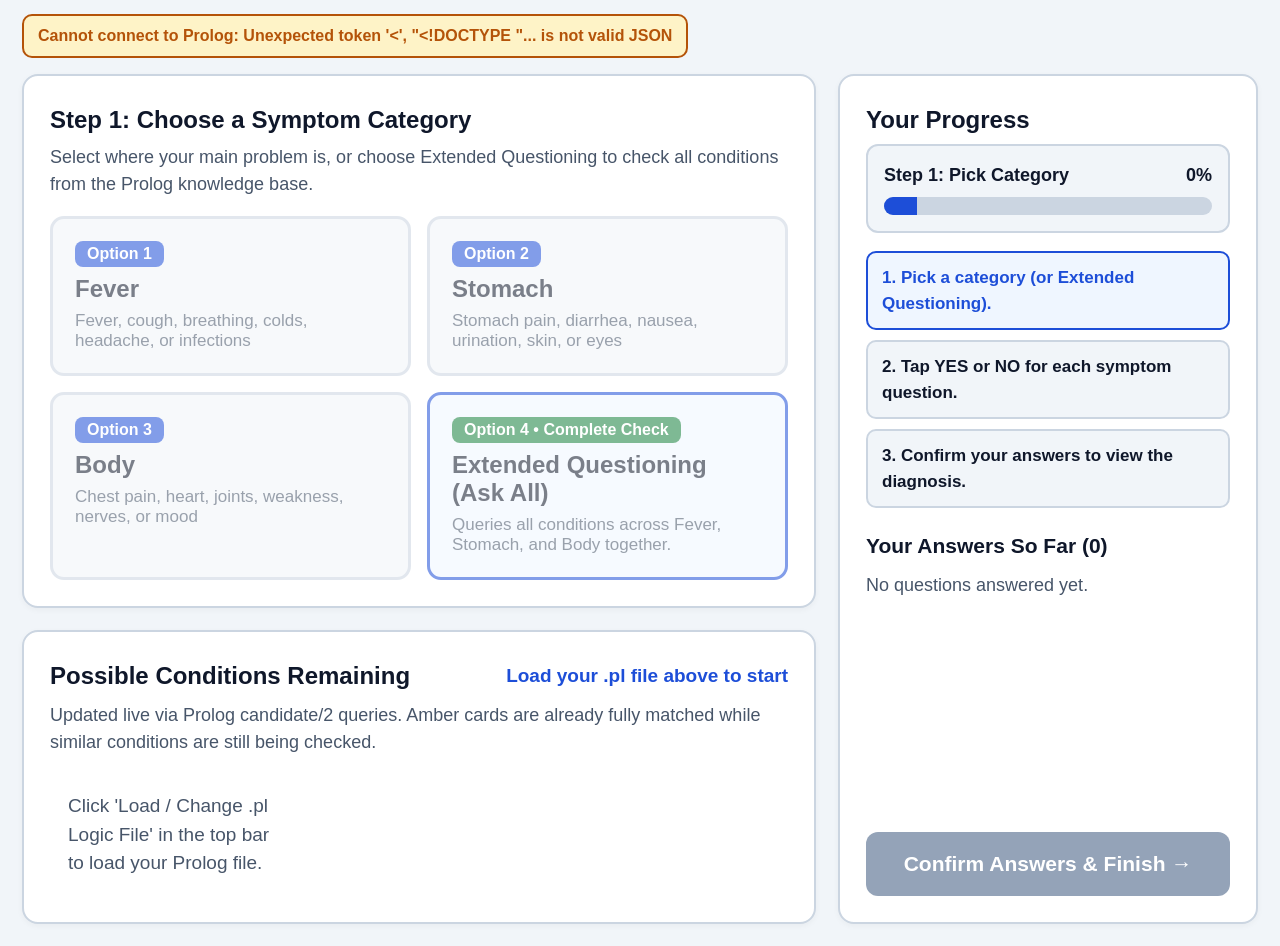
==== commit f7111618: "Remove terminal intake; web page saves patients through the Prolog server The server gets a new /api" ====
--- a/public/index.html
+++ b/public/index.html
@@ -4,76 +4,566 @@
   <meta charset="UTF-8" />
   <meta name="viewport" content="width=device-width, initial-scale=1.0" />
   <title>Guided Health Symptom Checker</title>
-  <link rel="preconnect" href="https://fonts.googleapis.com">
-  <link rel="preconnect" href="https://fonts.gstatic.com" crossorigin>
-  <link href="https://fonts.googleapis.com/css2?family=Plus+Jakarta+Sans:wght@400;500;600;700&family=Roboto:wght@400;500;700&display=swap" rel="stylesheet">
-  <link rel="stylesheet" href="style.css" />
+  <style>
+    :root {
+      --bg-page: #f1f5f9;
+      --bg-card: #ffffff;
+      --text-main: #0f172a;
+      --text-muted: #475569;
+      --border: #cbd5e1;
+      --primary-blue: #1d4ed8;
+      --primary-blue-light: #eff6ff;
+      --success-green: #15803d;
+      --success-green-light: #dcfce7;
+      --danger-red: #b91c1c;
+      --danger-red-light: #fee2e2;
+      --warning-amber: #b45309;
+      --warning-amber-light: #fef3c7;
+    }
+
+    * {
+      box-sizing: border-box;
+      margin: 0;
+      padding: 0;
+      font-family: Arial, Helvetica, sans-serif;
+    }
+
+    body {
+      background-color: var(--bg-page);
+      color: var(--text-main);
+      font-size: 19px;
+      line-height: 1.5;
+      min-height: 100vh;
+    }
+
+    .page-view {
+      display: none;
+      width: 100%;
+      min-height: 100vh;
+    }
+    .page-view.active {
+      display: block;
+    }
+
+    /* PROLOG FILE CONNECTION BAR */
+    .pl-status-bar {
+      max-width: 1440px;
+      margin: 0 auto;
+      padding: 14px 22px 0 22px;
+      display: flex;
+      justify-content: space-between;
+      align-items: center;
+      flex-wrap: wrap;
+      gap: 12px;
+    }
+
+    .pl-status-pill {
+      display: inline-flex;
+      align-items: center;
+      gap: 8px;
+      font-size: 16px;
+      font-weight: 700;
+      padding: 8px 14px;
+      border-radius: 10px;
+      background: var(--bg-card);
+      border: 2px solid var(--border);
+    }
+
+    .pl-status-pill.loaded {
+      border-color: var(--success-green);
+      color: var(--success-green);
+      background: var(--success-green-light);
+    }
+
+    .pl-status-pill.error {
+      border-color: var(--warning-amber);
+      color: var(--warning-amber);
+      background: var(--warning-amber-light);
+    }
+
+    .pl-file-label {
+      display: inline-block;
+      background: var(--bg-card);
+      border: 2px solid var(--primary-blue);
+      color: var(--primary-blue);
+      padding: 7px 14px;
+      border-radius: 10px;
+      font-size: 16px;
+      font-weight: 700;
+      cursor: pointer;
+    }
+    .pl-file-label:hover {
+      background: var(--primary-blue-light);
+    }
+
+    /* MAIN 2-COLUMN WORKSPACE */
+    .main-grid {
+      display: grid;
+      grid-template-columns: 1fr 420px;
+      gap: 22px;
+      max-width: 1440px;
+      margin: 0 auto;
+      padding: 16px 22px 22px 22px;
+      min-height: calc(100vh - 60px);
+    }
+
+    @media (max-width: 1024px) {
+      .main-grid {
+        grid-template-columns: 1fr;
+      }
+    }
+
+    .left-column {
+      display: flex;
+      flex-direction: column;
+      gap: 22px;
+    }
+
+    .card {
+      background: var(--bg-card);
+      border: 2px solid var(--border);
+      border-radius: 16px;
+      padding: 26px;
+      box-shadow: 0 2px 6px rgba(0, 0, 0, 0.04);
+    }
+
+    .section-title {
+      font-size: 24px;
+      font-weight: 700;
+      margin-bottom: 6px;
+    }
+
+    .section-subtitle {
+      font-size: 18px;
+      color: var(--text-muted);
+      margin-bottom: 18px;
+    }
+
+    /* CATEGORY SELECTION GRID */
+    .category-choice-grid {
+      display: grid;
+      grid-template-columns: repeat(auto-fit, minmax(240px, 1fr));
+      gap: 16px;
+      margin-top: 12px;
+    }
+
+    .category-card-btn {
+      background: var(--bg-page);
+      border: 3px solid var(--border);
+      border-radius: 14px;
+      padding: 22px;
+      text-align: left;
+      cursor: pointer;
+      transition: 0.15s;
+      display: flex;
+      flex-direction: column;
+      gap: 8px;
+    }
+
+    .category-card-btn:hover:not(:disabled) {
+      border-color: var(--primary-blue);
+      background: var(--primary-blue-light);
+    }
+
+    .category-card-btn:disabled {
+      opacity: 0.55;
+      cursor: not-allowed;
+    }
+
+    .category-card-btn.extended-card {
+      border-color: var(--primary-blue);
+      background: var(--primary-blue-light);
+    }
+
+    .cat-number {
+      display: inline-block;
+      background: var(--primary-blue);
+      color: #ffffff;
+      font-weight: 700;
+      font-size: 16px;
+      padding: 4px 12px;
+      border-radius: 8px;
+      width: fit-content;
+    }
+
+    .cat-name {
+      font-size: 24px;
+      font-weight: 800;
+      color: var(--text-main);
+    }
+
+    .cat-desc {
+      font-size: 17px;
+      color: var(--text-muted);
+    }
+
+    /* YES / NO QUESTION BOX */
+    .question-box {
+      background: var(--primary-blue-light);
+      border: 3px solid var(--primary-blue);
+      border-radius: 16px;
+      padding: 30px;
+      text-align: center;
+    }
+
+    .question-category-tag {
+      display: inline-block;
+      background: #ffffff;
+      border: 2px solid var(--primary-blue);
+      color: var(--primary-blue);
+      font-weight: 700;
+      font-size: 16px;
+      padding: 6px 14px;
+      border-radius: 20px;
+      margin-bottom: 16px;
+    }
+
+    /* Banner shown when a match is found but script keeps asking for similar diseases */
+    .continuing-match-banner {
+      display: none;
+      background: var(--warning-amber-light);
+      border: 2px solid var(--warning-amber);
+      color: var(--warning-amber);
+      font-weight: 700;
+      font-size: 17px;
+      padding: 12px 16px;
+      border-radius: 12px;
+      margin: 0 auto 18px auto;
+      max-width: 680px;
+    }
+
+    .question-prompt {
+      font-size: 34px;
+      font-weight: 800;
+      color: var(--text-main);
+      margin-bottom: 28px;
+      line-height: 1.3;
+    }
+
+    .yes-no-buttons {
+      display: grid;
+      grid-template-columns: 1fr 1fr;
+      gap: 20px;
+      max-width: 560px;
+      margin: 0 auto 20px auto;
+    }
+
+    .btn-yes, .btn-no {
+      min-height: 80px;
+      font-size: 28px;
+      font-weight: 800;
+      border-radius: 14px;
+      cursor: pointer;
+      border: 3px solid transparent;
+      transition: transform 0.1s;
+    }
+
+    .btn-yes {
+      background: var(--success-green);
+      color: #ffffff;
+    }
+    .btn-yes:hover {
+      filter: brightness(1.08);
+    }
+
+    .btn-no {
+      background: var(--danger-red);
+      color: #ffffff;
+    }
+    .btn-no:hover {
+      filter: brightness(1.08);
+    }
+
+    .question-footer-controls {
+      display: flex;
+      justify-content: center;
+      gap: 14px;
+      flex-wrap: wrap;
+      margin-top: 12px;
+    }
+
+    /* DYNAMIC REAL-TIME CANDIDATE BOARD */
+    .candidates-board {
+      display: grid;
+      grid-template-columns: repeat(auto-fill, minmax(210px, 1fr));
+      gap: 12px;
+      max-height: 330px;
+      overflow-y: auto;
+      padding: 6px;
+    }
+
+    .candidate-node {
+      background: var(--bg-page);
+      border: 2px solid var(--border);
+      border-radius: 12px;
+      padding: 14px 16px;
+      transition: 0.2s;
+    }
+
+    .candidate-node.highlighted {
+      background: var(--success-green-light);
+      border: 3px solid var(--success-green);
+    }
+
+    .candidate-node.full-match {
+      background: var(--warning-amber-light);
+      border: 3px solid var(--warning-amber);
+    }
+
+    .candidate-node-title {
+      font-size: 19px;
+      font-weight: 700;
+      margin-bottom: 4px;
+    }
+
+    .candidate-node-meta {
+      font-size: 15px;
+      color: var(--text-muted);
+      font-weight: 600;
+    }
+
+    /* RIGHT SIDEBAR */
+    .progress-container {
+      background: var(--bg-page);
+      border: 2px solid var(--border);
+      border-radius: 12px;
+      padding: 16px;
+      margin-bottom: 18px;
+    }
+
+    .progress-header {
+      display: flex;
+      justify-content: space-between;
+      font-weight: 700;
+      font-size: 18px;
+      margin-bottom: 8px;
+    }
+
+    .progress-track {
+      width: 100%;
+      height: 18px;
+      background: #cbd5e1;
+      border-radius: 9px;
+      overflow: hidden;
+    }
+
+    .progress-fill {
+      height: 100%;
+      width: 10%;
+      background: var(--primary-blue);
+      transition: width 0.3s ease;
+    }
+
+    .instructions-list {
+      list-style: none;
+      display: flex;
+      flex-direction: column;
+      gap: 10px;
+      margin-bottom: 22px;
+    }
+
+    .instruction-item {
+      padding: 12px 14px;
+      border-radius: 10px;
+      background: var(--bg-page);
+      border: 2px solid var(--border);
+      font-size: 17px;
+      font-weight: 600;
+    }
+
+    .instruction-item.active {
+      background: var(--primary-blue-light);
+      border-color: var(--primary-blue);
+      color: var(--primary-blue);
+    }
+
+    .answer-history-list {
+      display: flex;
+      flex-direction: column;
+      gap: 8px;
+      max-height: 260px;
+      overflow-y: auto;
+      margin-bottom: 18px;
+    }
+
+    .answer-pill {
+      display: flex;
+      justify-content: space-between;
+      align-items: center;
+      padding: 10px 14px;
+      border-radius: 10px;
+      font-size: 18px;
+      font-weight: 700;
+      border: 2px solid var(--border);
+      background: var(--bg-page);
+    }
+
+    .answer-badge-yes {
+      background: var(--success-green-light);
+      color: var(--success-green);
+      padding: 3px 10px;
+      border-radius: 6px;
+      border: 1px solid var(--success-green);
+    }
+
+    .answer-badge-no {
+      background: var(--danger-red-light);
+      color: var(--danger-red);
+      padding: 3px 10px;
+      border-radius: 6px;
+      border: 1px solid var(--danger-red);
+    }
+
+    .btn-secondary {
+      background: #ffffff;
+      color: var(--text-main);
+      border: 2px solid var(--border);
+      padding: 12px 20px;
+      border-radius: 10px;
+      font-size: 18px;
+      font-weight: 700;
+      cursor: pointer;
+    }
+    .btn-secondary:hover:not(:disabled) {
+      border-color: var(--text-main);
+    }
+    .btn-secondary:disabled {
+      opacity: 0.5;
+      cursor: not-allowed;
+    }
+
+    .btn-submit {
+      width: 100%;
+      min-height: 64px;
+      background: var(--primary-blue);
+      color: #ffffff;
+      border: none;
+      border-radius: 12px;
+      font-size: 21px;
+      font-weight: 700;
+      cursor: pointer;
+      padding: 14px;
+    }
+    .btn-submit:disabled {
+      background: #94a3b8;
+      cursor: not-allowed;
+    }
+
+    /* CONFIRMATION MODAL */
+    .modal-overlay {
+      position: fixed;
+      inset: 0;
+      background: rgba(15, 23, 42, 0.75);
+      display: none;
+      align-items: center;
+      justify-content: center;
+      padding: 20px;
+      z-index: 999;
+    }
+    .modal-overlay.active {
+      display: flex;
+    }
+
+    .modal-card {
+      background: #ffffff;
+      border: 3px solid var(--text-main);
+      border-radius: 16px;
+      max-width: 640px;
+      width: 100%;
+      padding: 30px;
+    }
+
+    .modal-review-box {
+      background: var(--bg-page);
+      border: 2px solid var(--border);
+      border-radius: 12px;
+      padding: 18px;
+      margin: 18px 0;
+      max-height: 280px;
+      overflow-y: auto;
+    }
+
+    /* RESULTS PAGE */
+    .results-container {
+      max-width: 860px;
+      margin: 0 auto;
+      padding: 36px 20px;
+    }
+
+    .result-card {
+      background: #ffffff;
+      border: 4px solid var(--success-green);
+      border-radius: 16px;
+      padding: 32px;
+      margin: 24px 0;
+    }
+
+    .result-card.unknown-card {
+      border-color: var(--danger-red);
+      background: var(--danger-red-light);
+    }
+
+    .result-title {
+      font-size: 36px;
+      font-weight: 800;
+      margin: 10px 0 16px 0;
+    }
+
+    .result-desc {
+      font-size: 22px;
+      line-height: 1.6;
+      background: var(--bg-page);
+      padding: 22px;
+      border-radius: 12px;
+      border: 2px solid var(--border);
+      margin-bottom: 18px;
+    }
+  </style>
 </head>
 <body>
 
   <!-- PAGE 1: GUIDED QUESTIONING WORKSPACE -->
   <main id="triage-page" class="page-view active">
 
-    <!-- GOOGLE APP BAR -->
-    <header class="app-bar">
-      <div class="pl-status-bar">
-        <div id="pl-status-pill" class="pl-status-pill">Loading Knowledge Base...</div>
-        <label class="pl-file-label">
-          Load .pl File
-          <input type="file" id="pl-file-input" accept=".pl" style="display: none;" />
-        </label>
+    <!-- PROLOG API STATUS -->
+    <div class="pl-status-bar">
+      <div id="pl-status-pill" class="pl-status-pill">
+        Connecting to Prolog...
       </div>
-
-      <div id="init-progress-container" class="init-progress">
-        <div class="init-progress-labels">
-          <span id="init-progress-text">Initializing Engine...</span>
-          <span id="init-progress-percent">0%</span>
-        </div>
-        <div class="init-progress-track">
-          <div id="init-progress-bar" class="init-progress-bar"></div>
-        </div>
-      </div>
-
-      <div class="disclaimer">
-        ⚠ This is not a medical diagnosis. Please see a doctor.
-      </div>
-    </header>
-
-    <!-- MAIN 2-COLUMN WORKSPACE -->
+    </div>
+
     <div class="main-grid">
 
-      <!-- LEFT COLUMN: TOP (CATEGORY / YES-NO PROMPT) + BOTTOM (CANDIDATE VIEW) -->
+      <!-- LEFT COLUMN: TOP (CATEGORY / YES-NO PROMPT) + BOTTOM (DYNAMIC CANDIDATE VIEW) -->
       <div class="left-column">
 
         <!-- TOP-LEFT: STEP 1 CATEGORY PICKER OR STEP 2 YES/NO QUESTION -->
-        <section class="card interaction-card">
-          <div id="category-step-view" class="step-view-container">
-            <div class="card-header">
-              <h1 class="section-title">Step 1: Choose a Symptom Category</h1>
-              <p class="section-subtitle">Select where your main problem is, or choose Extended Questioning to check all conditions.</p>
-            </div>
+        <section class="card">
+          <div id="category-step-view">
+            <h1 class="section-title">Step 1: Choose a Symptom Category</h1>
+            <p class="section-subtitle">Select where your main problem is, or choose Extended Questioning to check all conditions from the Prolog knowledge base.</p>
 
             <div class="category-choice-grid">
-              <button class="category-card-btn" data-cat="fever" disabled>
+              <button class="category-card-btn" data-cat="fever">
                 <span class="cat-number">Option 1</span>
                 <span class="cat-name">Fever</span>
                 <span class="cat-desc">Fever, cough, breathing, colds, headache, or infections</span>
               </button>
 
-              <button class="category-card-btn" data-cat="stomach" disabled>
+              <button class="category-card-btn" data-cat="stomach">
                 <span class="cat-number">Option 2</span>
                 <span class="cat-name">Stomach</span>
                 <span class="cat-desc">Stomach pain, diarrhea, nausea, urination, skin, or eyes</span>
               </button>
 
-              <button class="category-card-btn" data-cat="body" disabled>
+              <button class="category-card-btn" data-cat="body">
                 <span class="cat-number">Option 3</span>
                 <span class="cat-name">Body</span>
                 <span class="cat-desc">Chest pain, heart, joints, weakness, nerves, or mood</span>
               </button>
 
-              <button class="category-card-btn extended-card" data-cat="extended" disabled>
-                <span class="cat-number extended-badge">Option 4 • Complete Check</span>
+              <button class="category-card-btn extended-card" data-cat="extended">
+                <span class="cat-number" style="background: var(--success-green);">Option 4 • Complete Check</span>
                 <span class="cat-name">Extended Questioning (Ask All)</span>
                 <span class="cat-desc">Queries all conditions across Fever, Stomach, and Body together.</span>
               </button>
@@ -81,10 +571,13 @@
           </div>
 
           <!-- Yes/No Question Screen -->
-          <div id="question-step-view" class="step-view-container" style="display: none;">
+          <div id="question-step-view" style="display: none;">
             <div class="question-box">
               <span id="active-category-badge" class="question-category-tag">You picked: Fever</span>
+
+              <!-- Shown when a condition is already matched, but script continues asking for similar conditions -->
               <div id="continuing-match-banner" class="continuing-match-banner"></div>
+
               <div id="question-text" class="question-prompt">Do you have fever?</div>
 
               <div id="yes-no-controls" class="yes-no-buttons">
@@ -92,9 +585,12 @@
                 <button id="btn-answer-no" class="btn-no" type="button">✕ NO</button>
               </div>
 
-              <div id="question-complete-banner" class="complete-banner" style="display: none;">
-                <p class="complete-text">All necessary questions have been answered!</p>
-                <button id="btn-open-confirm-main" class="btn-submit btn-complete">
+              <!-- Shown automatically when questioning reaches a conclusion -->
+              <div id="question-complete-banner" style="display: none; margin-bottom: 18px;">
+                <p style="font-size: 22px; font-weight: 700; color: var(--success-green); margin-bottom: 14px;">
+                  All necessary questions have been answered!
+                </p>
+                <button id="btn-open-confirm-main" class="btn-submit" style="max-width: 420px; background: var(--success-green);">
                   Review & See Diagnosis →
                 </button>
               </div>
@@ -108,19 +604,24 @@
         </section>
 
         <!-- BOTTOM-LEFT: DYNAMIC CANDIDATE GRAPH VIEW -->
-        <section class="card candidates-card">
-          <div class="candidates-header">
-            <h2 class="section-title">Possible Conditions Remaining</h2>
-            <span id="remaining-count-badge">Waiting for category...</span>
+        <section class="card">
+          <div style="display: flex; justify-content: space-between; align-items: center; flex-wrap: wrap; margin-bottom: 8px;">
+            <h2 class="section-title" style="margin-bottom: 0;">Possible Conditions Remaining</h2>
+            <span id="remaining-count-badge" style="font-weight: 700; color: var(--primary-blue); font-size: 19px;">
+              Waiting for category...
+            </span>
           </div>
+          <p class="section-subtitle">
+            Updated live via Prolog <code>candidate/2</code> queries. Amber cards are already fully matched while similar conditions are still being checked.
+          </p>
           <div id="candidates-board" class="candidates-board"></div>
         </section>
 
       </div>
 
       <!-- RIGHT COLUMN: INSTRUCTIONS, PROGRESS BAR & LIVE ANSWER LOG -->
-      <aside class="card sidebar-card">
-        <div class="sidebar-top">
+      <aside class="card" style="display: flex; flex-direction: column; justify-content: space-between;">
+        <div>
           <h2 class="section-title">Your Progress</h2>
           <div class="progress-container">
             <div class="progress-header">
@@ -133,18 +634,18 @@
           </div>
 
           <ul class="instructions-list">
-            <li id="inst-1" class="instruction-item active">1. Pick a category</li>
-            <li id="inst-2" class="instruction-item">2. Tap YES or NO</li>
-            <li id="inst-3" class="instruction-item">3. Confirm & view result</li>
+            <li id="inst-1" class="instruction-item active">1. Pick a category (or Extended Questioning).</li>
+            <li id="inst-2" class="instruction-item">2. Tap YES or NO for each symptom question.</li>
+            <li id="inst-3" class="instruction-item">3. Confirm your answers to view the diagnosis.</li>
           </ul>
-        </div>
-
-        <div class="sidebar-middle">
-          <h3 class="section-title history-title">
+
+          <h3 class="section-title" style="font-size: 21px; margin-bottom: 10px;">
             Your Answers So Far (<span id="answers-count">0</span>)
           </h3>
           <div id="answer-history-list" class="answer-history-list">
-            <div class="empty-history">No questions answered yet.</div>
+            <div style="color: var(--text-muted); font-size: 18px;">
+              No questions answered yet.
+            </div>
           </div>
         </div>
 
@@ -159,16 +660,33 @@
   <!-- CONFIRMATION MODAL -->
   <div id="confirm-modal" class="modal-overlay">
     <div class="modal-card">
-      <h2 class="section-title">Confirm Your Symptoms</h2>
-      <p class="section-subtitle">
+      <h2 style="font-size: 28px; margin-bottom: 10px;">Confirm Your Symptoms</h2>
+      <p style="font-size: 20px; color: var(--text-muted);">
         Please confirm that all the symptoms you have are listed accurately below before viewing your result:
       </p>
 
       <div id="modal-review-box" class="modal-review-box"></div>
 
-      <div class="modal-actions">
-        <button id="btn-modal-back" class="btn-secondary">← Go Back & Change Answers</button>
-        <button id="btn-modal-confirm" class="btn-submit btn-complete">Yes, Show My Diagnosis</button>
+      <!-- Patient details, saved by Prolog for the C triage program -->
+      <div style="display: flex; gap: 14px; flex-wrap: wrap; margin-top: 16px; font-size: 19px;">
+        <label style="flex: 2; min-width: 200px;">
+          Patient name
+          <input id="patient-name" type="text" style="width: 100%; font-size: 19px; padding: 10px; margin-top: 4px;">
+        </label>
+        <label style="flex: 1; min-width: 100px;">
+          Age
+          <input id="patient-age" type="number" min="0" max="130" style="width: 100%; font-size: 19px; padding: 10px; margin-top: 4px;">
+        </label>
+      </div>
+      <p id="save-error" style="color: var(--danger-red); font-size: 18px; margin-top: 8px;"></p>
+
+      <div style="display: flex; gap: 14px; flex-wrap: wrap; margin-top: 20px;">
+        <button id="btn-modal-back" class="btn-secondary" style="flex: 1;">
+          ← Go Back & Change Answers
+        </button>
+        <button id="btn-modal-confirm" class="btn-submit" style="flex: 1; background: var(--success-green);">
+          Yes, Show My Diagnosis
+        </button>
       </div>
     </div>
   </div>
@@ -176,18 +694,15 @@
   <!-- PAGE 2: SEPARATE DIAGNOSTIC RESULTS PAGE -->
   <section id="results-page" class="page-view">
     <div class="results-container">
-      <div class="results-header">
-        <div class="results-actions">
-          <button id="btn-results-back" class="btn-secondary">← Back to Questions</button>
-          <button id="btn-results-restart" class="btn-secondary btn-danger-outline">Start New Check</button>
-        </div>
-        <p class="results-warning">⚠ This is not a medical diagnosis. Please see a doctor.</p>
+      <div style="display: flex; gap: 14px; flex-wrap: wrap;">
+        <button id="btn-results-back" class="btn-secondary">← Back to Questions</button>
+        <button id="btn-results-restart" class="btn-secondary" style="border-color: var(--danger-red); color: var(--danger-red);">
+          Start New Check
+        </button>
       </div>
 
-      <div class="results-grid">
-        <div id="primary-result-container"></div>
-        <div id="fallback-result-container"></div>
-      </div>
+      <div id="primary-result-container"></div>
+      <div id="fallback-result-container"></div>
     </div>
   </section>
 
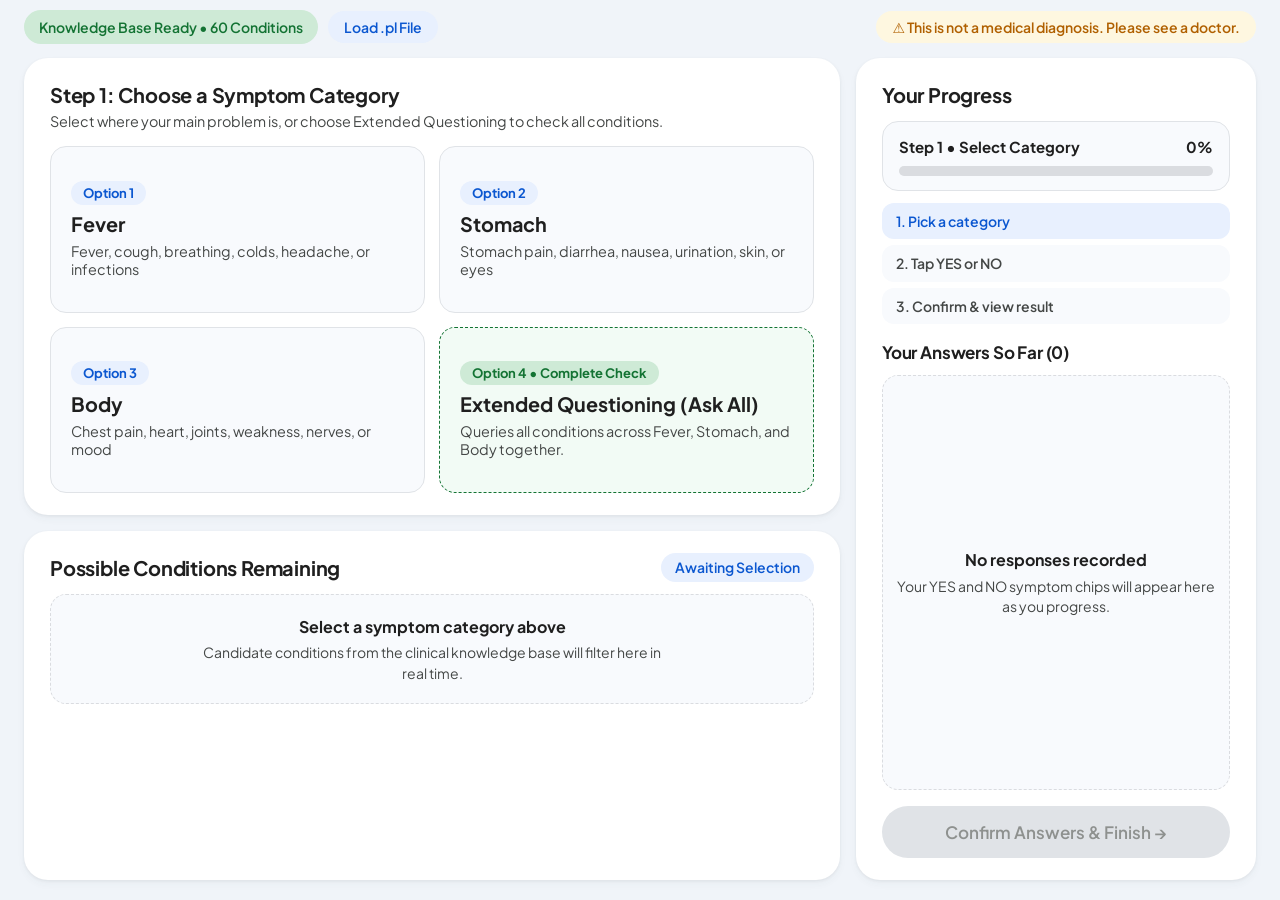
==== commit fe4c81fd: "Update C program frontend and read patient name from Prolog file" ====
--- a/public/index.html
+++ b/public/index.html
@@ -4,566 +4,76 @@
   <meta charset="UTF-8" />
   <meta name="viewport" content="width=device-width, initial-scale=1.0" />
   <title>Guided Health Symptom Checker</title>
-  <style>
-    :root {
-      --bg-page: #f1f5f9;
-      --bg-card: #ffffff;
-      --text-main: #0f172a;
-      --text-muted: #475569;
-      --border: #cbd5e1;
-      --primary-blue: #1d4ed8;
-      --primary-blue-light: #eff6ff;
-      --success-green: #15803d;
-      --success-green-light: #dcfce7;
-      --danger-red: #b91c1c;
-      --danger-red-light: #fee2e2;
-      --warning-amber: #b45309;
-      --warning-amber-light: #fef3c7;
-    }
-
-    * {
-      box-sizing: border-box;
-      margin: 0;
-      padding: 0;
-      font-family: Arial, Helvetica, sans-serif;
-    }
-
-    body {
-      background-color: var(--bg-page);
-      color: var(--text-main);
-      font-size: 19px;
-      line-height: 1.5;
-      min-height: 100vh;
-    }
-
-    .page-view {
-      display: none;
-      width: 100%;
-      min-height: 100vh;
-    }
-    .page-view.active {
-      display: block;
-    }
-
-    /* PROLOG FILE CONNECTION BAR */
-    .pl-status-bar {
-      max-width: 1440px;
-      margin: 0 auto;
-      padding: 14px 22px 0 22px;
-      display: flex;
-      justify-content: space-between;
-      align-items: center;
-      flex-wrap: wrap;
-      gap: 12px;
-    }
-
-    .pl-status-pill {
-      display: inline-flex;
-      align-items: center;
-      gap: 8px;
-      font-size: 16px;
-      font-weight: 700;
-      padding: 8px 14px;
-      border-radius: 10px;
-      background: var(--bg-card);
-      border: 2px solid var(--border);
-    }
-
-    .pl-status-pill.loaded {
-      border-color: var(--success-green);
-      color: var(--success-green);
-      background: var(--success-green-light);
-    }
-
-    .pl-status-pill.error {
-      border-color: var(--warning-amber);
-      color: var(--warning-amber);
-      background: var(--warning-amber-light);
-    }
-
-    .pl-file-label {
-      display: inline-block;
-      background: var(--bg-card);
-      border: 2px solid var(--primary-blue);
-      color: var(--primary-blue);
-      padding: 7px 14px;
-      border-radius: 10px;
-      font-size: 16px;
-      font-weight: 700;
-      cursor: pointer;
-    }
-    .pl-file-label:hover {
-      background: var(--primary-blue-light);
-    }
-
-    /* MAIN 2-COLUMN WORKSPACE */
-    .main-grid {
-      display: grid;
-      grid-template-columns: 1fr 420px;
-      gap: 22px;
-      max-width: 1440px;
-      margin: 0 auto;
-      padding: 16px 22px 22px 22px;
-      min-height: calc(100vh - 60px);
-    }
-
-    @media (max-width: 1024px) {
-      .main-grid {
-        grid-template-columns: 1fr;
-      }
-    }
-
-    .left-column {
-      display: flex;
-      flex-direction: column;
-      gap: 22px;
-    }
-
-    .card {
-      background: var(--bg-card);
-      border: 2px solid var(--border);
-      border-radius: 16px;
-      padding: 26px;
-      box-shadow: 0 2px 6px rgba(0, 0, 0, 0.04);
-    }
-
-    .section-title {
-      font-size: 24px;
-      font-weight: 700;
-      margin-bottom: 6px;
-    }
-
-    .section-subtitle {
-      font-size: 18px;
-      color: var(--text-muted);
-      margin-bottom: 18px;
-    }
-
-    /* CATEGORY SELECTION GRID */
-    .category-choice-grid {
-      display: grid;
-      grid-template-columns: repeat(auto-fit, minmax(240px, 1fr));
-      gap: 16px;
-      margin-top: 12px;
-    }
-
-    .category-card-btn {
-      background: var(--bg-page);
-      border: 3px solid var(--border);
-      border-radius: 14px;
-      padding: 22px;
-      text-align: left;
-      cursor: pointer;
-      transition: 0.15s;
-      display: flex;
-      flex-direction: column;
-      gap: 8px;
-    }
-
-    .category-card-btn:hover:not(:disabled) {
-      border-color: var(--primary-blue);
-      background: var(--primary-blue-light);
-    }
-
-    .category-card-btn:disabled {
-      opacity: 0.55;
-      cursor: not-allowed;
-    }
-
-    .category-card-btn.extended-card {
-      border-color: var(--primary-blue);
-      background: var(--primary-blue-light);
-    }
-
-    .cat-number {
-      display: inline-block;
-      background: var(--primary-blue);
-      color: #ffffff;
-      font-weight: 700;
-      font-size: 16px;
-      padding: 4px 12px;
-      border-radius: 8px;
-      width: fit-content;
-    }
-
-    .cat-name {
-      font-size: 24px;
-      font-weight: 800;
-      color: var(--text-main);
-    }
-
-    .cat-desc {
-      font-size: 17px;
-      color: var(--text-muted);
-    }
-
-    /* YES / NO QUESTION BOX */
-    .question-box {
-      background: var(--primary-blue-light);
-      border: 3px solid var(--primary-blue);
-      border-radius: 16px;
-      padding: 30px;
-      text-align: center;
-    }
-
-    .question-category-tag {
-      display: inline-block;
-      background: #ffffff;
-      border: 2px solid var(--primary-blue);
-      color: var(--primary-blue);
-      font-weight: 700;
-      font-size: 16px;
-      padding: 6px 14px;
-      border-radius: 20px;
-      margin-bottom: 16px;
-    }
-
-    /* Banner shown when a match is found but script keeps asking for similar diseases */
-    .continuing-match-banner {
-      display: none;
-      background: var(--warning-amber-light);
-      border: 2px solid var(--warning-amber);
-      color: var(--warning-amber);
-      font-weight: 700;
-      font-size: 17px;
-      padding: 12px 16px;
-      border-radius: 12px;
-      margin: 0 auto 18px auto;
-      max-width: 680px;
-    }
-
-    .question-prompt {
-      font-size: 34px;
-      font-weight: 800;
-      color: var(--text-main);
-      margin-bottom: 28px;
-      line-height: 1.3;
-    }
-
-    .yes-no-buttons {
-      display: grid;
-      grid-template-columns: 1fr 1fr;
-      gap: 20px;
-      max-width: 560px;
-      margin: 0 auto 20px auto;
-    }
-
-    .btn-yes, .btn-no {
-      min-height: 80px;
-      font-size: 28px;
-      font-weight: 800;
-      border-radius: 14px;
-      cursor: pointer;
-      border: 3px solid transparent;
-      transition: transform 0.1s;
-    }
-
-    .btn-yes {
-      background: var(--success-green);
-      color: #ffffff;
-    }
-    .btn-yes:hover {
-      filter: brightness(1.08);
-    }
-
-    .btn-no {
-      background: var(--danger-red);
-      color: #ffffff;
-    }
-    .btn-no:hover {
-      filter: brightness(1.08);
-    }
-
-    .question-footer-controls {
-      display: flex;
-      justify-content: center;
-      gap: 14px;
-      flex-wrap: wrap;
-      margin-top: 12px;
-    }
-
-    /* DYNAMIC REAL-TIME CANDIDATE BOARD */
-    .candidates-board {
-      display: grid;
-      grid-template-columns: repeat(auto-fill, minmax(210px, 1fr));
-      gap: 12px;
-      max-height: 330px;
-      overflow-y: auto;
-      padding: 6px;
-    }
-
-    .candidate-node {
-      background: var(--bg-page);
-      border: 2px solid var(--border);
-      border-radius: 12px;
-      padding: 14px 16px;
-      transition: 0.2s;
-    }
-
-    .candidate-node.highlighted {
-      background: var(--success-green-light);
-      border: 3px solid var(--success-green);
-    }
-
-    .candidate-node.full-match {
-      background: var(--warning-amber-light);
-      border: 3px solid var(--warning-amber);
-    }
-
-    .candidate-node-title {
-      font-size: 19px;
-      font-weight: 700;
-      margin-bottom: 4px;
-    }
-
-    .candidate-node-meta {
-      font-size: 15px;
-      color: var(--text-muted);
-      font-weight: 600;
-    }
-
-    /* RIGHT SIDEBAR */
-    .progress-container {
-      background: var(--bg-page);
-      border: 2px solid var(--border);
-      border-radius: 12px;
-      padding: 16px;
-      margin-bottom: 18px;
-    }
-
-    .progress-header {
-      display: flex;
-      justify-content: space-between;
-      font-weight: 700;
-      font-size: 18px;
-      margin-bottom: 8px;
-    }
-
-    .progress-track {
-      width: 100%;
-      height: 18px;
-      background: #cbd5e1;
-      border-radius: 9px;
-      overflow: hidden;
-    }
-
-    .progress-fill {
-      height: 100%;
-      width: 10%;
-      background: var(--primary-blue);
-      transition: width 0.3s ease;
-    }
-
-    .instructions-list {
-      list-style: none;
-      display: flex;
-      flex-direction: column;
-      gap: 10px;
-      margin-bottom: 22px;
-    }
-
-    .instruction-item {
-      padding: 12px 14px;
-      border-radius: 10px;
-      background: var(--bg-page);
-      border: 2px solid var(--border);
-      font-size: 17px;
-      font-weight: 600;
-    }
-
-    .instruction-item.active {
-      background: var(--primary-blue-light);
-      border-color: var(--primary-blue);
-      color: var(--primary-blue);
-    }
-
-    .answer-history-list {
-      display: flex;
-      flex-direction: column;
-      gap: 8px;
-      max-height: 260px;
-      overflow-y: auto;
-      margin-bottom: 18px;
-    }
-
-    .answer-pill {
-      display: flex;
-      justify-content: space-between;
-      align-items: center;
-      padding: 10px 14px;
-      border-radius: 10px;
-      font-size: 18px;
-      font-weight: 700;
-      border: 2px solid var(--border);
-      background: var(--bg-page);
-    }
-
-    .answer-badge-yes {
-      background: var(--success-green-light);
-      color: var(--success-green);
-      padding: 3px 10px;
-      border-radius: 6px;
-      border: 1px solid var(--success-green);
-    }
-
-    .answer-badge-no {
-      background: var(--danger-red-light);
-      color: var(--danger-red);
-      padding: 3px 10px;
-      border-radius: 6px;
-      border: 1px solid var(--danger-red);
-    }
-
-    .btn-secondary {
-      background: #ffffff;
-      color: var(--text-main);
-      border: 2px solid var(--border);
-      padding: 12px 20px;
-      border-radius: 10px;
-      font-size: 18px;
-      font-weight: 700;
-      cursor: pointer;
-    }
-    .btn-secondary:hover:not(:disabled) {
-      border-color: var(--text-main);
-    }
-    .btn-secondary:disabled {
-      opacity: 0.5;
-      cursor: not-allowed;
-    }
-
-    .btn-submit {
-      width: 100%;
-      min-height: 64px;
-      background: var(--primary-blue);
-      color: #ffffff;
-      border: none;
-      border-radius: 12px;
-      font-size: 21px;
-      font-weight: 700;
-      cursor: pointer;
-      padding: 14px;
-    }
-    .btn-submit:disabled {
-      background: #94a3b8;
-      cursor: not-allowed;
-    }
-
-    /* CONFIRMATION MODAL */
-    .modal-overlay {
-      position: fixed;
-      inset: 0;
-      background: rgba(15, 23, 42, 0.75);
-      display: none;
-      align-items: center;
-      justify-content: center;
-      padding: 20px;
-      z-index: 999;
-    }
-    .modal-overlay.active {
-      display: flex;
-    }
-
-    .modal-card {
-      background: #ffffff;
-      border: 3px solid var(--text-main);
-      border-radius: 16px;
-      max-width: 640px;
-      width: 100%;
-      padding: 30px;
-    }
-
-    .modal-review-box {
-      background: var(--bg-page);
-      border: 2px solid var(--border);
-      border-radius: 12px;
-      padding: 18px;
-      margin: 18px 0;
-      max-height: 280px;
-      overflow-y: auto;
-    }
-
-    /* RESULTS PAGE */
-    .results-container {
-      max-width: 860px;
-      margin: 0 auto;
-      padding: 36px 20px;
-    }
-
-    .result-card {
-      background: #ffffff;
-      border: 4px solid var(--success-green);
-      border-radius: 16px;
-      padding: 32px;
-      margin: 24px 0;
-    }
-
-    .result-card.unknown-card {
-      border-color: var(--danger-red);
-      background: var(--danger-red-light);
-    }
-
-    .result-title {
-      font-size: 36px;
-      font-weight: 800;
-      margin: 10px 0 16px 0;
-    }
-
-    .result-desc {
-      font-size: 22px;
-      line-height: 1.6;
-      background: var(--bg-page);
-      padding: 22px;
-      border-radius: 12px;
-      border: 2px solid var(--border);
-      margin-bottom: 18px;
-    }
-  </style>
+  <link rel="preconnect" href="https://fonts.googleapis.com">
+  <link rel="preconnect" href="https://fonts.gstatic.com" crossorigin>
+  <link href="https://fonts.googleapis.com/css2?family=Plus+Jakarta+Sans:wght@400;500;600;700&family=Roboto:wght@400;500;700&display=swap" rel="stylesheet">
+  <link rel="stylesheet" href="style.css" />
 </head>
 <body>
 
   <!-- PAGE 1: GUIDED QUESTIONING WORKSPACE -->
   <main id="triage-page" class="page-view active">
 
-    <!-- PROLOG API STATUS -->
-    <div class="pl-status-bar">
-      <div id="pl-status-pill" class="pl-status-pill">
-        Connecting to Prolog...
+    <!-- GOOGLE APP BAR -->
+    <header class="app-bar">
+      <div class="pl-status-bar">
+        <div id="pl-status-pill" class="pl-status-pill">Loading Knowledge Base...</div>
+        <label class="pl-file-label">
+          Load .pl File
+          <input type="file" id="pl-file-input" accept=".pl" style="display: none;" />
+        </label>
       </div>
-    </div>
 
+      <div id="init-progress-container" class="init-progress">
+        <div class="init-progress-labels">
+          <span id="init-progress-text">Initializing Engine...</span>
+          <span id="init-progress-percent">0%</span>
+        </div>
+        <div class="init-progress-track">
+          <div id="init-progress-bar" class="init-progress-bar"></div>
+        </div>
+      </div>
+
+      <div class="disclaimer">
+        ⚠ This is not a medical diagnosis. Please see a doctor.
+      </div>
+    </header>
+
+    <!-- MAIN 2-COLUMN WORKSPACE -->
     <div class="main-grid">
 
-      <!-- LEFT COLUMN: TOP (CATEGORY / YES-NO PROMPT) + BOTTOM (DYNAMIC CANDIDATE VIEW) -->
+      <!-- LEFT COLUMN: TOP (CATEGORY / YES-NO PROMPT) + BOTTOM (CANDIDATE VIEW) -->
       <div class="left-column">
 
         <!-- TOP-LEFT: STEP 1 CATEGORY PICKER OR STEP 2 YES/NO QUESTION -->
-        <section class="card">
-          <div id="category-step-view">
-            <h1 class="section-title">Step 1: Choose a Symptom Category</h1>
-            <p class="section-subtitle">Select where your main problem is, or choose Extended Questioning to check all conditions from the Prolog knowledge base.</p>
+        <section class="card interaction-card">
+          <div id="category-step-view" class="step-view-container">
+            <div class="card-header">
+              <h1 class="section-title">Step 1: Choose a Symptom Category</h1>
+              <p class="section-subtitle">Select where your main problem is, or choose Extended Questioning to check all conditions.</p>
+            </div>
 
             <div class="category-choice-grid">
-              <button class="category-card-btn" data-cat="fever">
+              <button class="category-card-btn" data-cat="fever" disabled>
                 <span class="cat-number">Option 1</span>
                 <span class="cat-name">Fever</span>
                 <span class="cat-desc">Fever, cough, breathing, colds, headache, or infections</span>
               </button>
 
-              <button class="category-card-btn" data-cat="stomach">
+              <button class="category-card-btn" data-cat="stomach" disabled>
                 <span class="cat-number">Option 2</span>
                 <span class="cat-name">Stomach</span>
                 <span class="cat-desc">Stomach pain, diarrhea, nausea, urination, skin, or eyes</span>
               </button>
 
-              <button class="category-card-btn" data-cat="body">
+              <button class="category-card-btn" data-cat="body" disabled>
                 <span class="cat-number">Option 3</span>
                 <span class="cat-name">Body</span>
                 <span class="cat-desc">Chest pain, heart, joints, weakness, nerves, or mood</span>
               </button>
 
-              <button class="category-card-btn extended-card" data-cat="extended">
-                <span class="cat-number" style="background: var(--success-green);">Option 4 • Complete Check</span>
+              <button class="category-card-btn extended-card" data-cat="extended" disabled>
+                <span class="cat-number extended-badge">Option 4 • Complete Check</span>
                 <span class="cat-name">Extended Questioning (Ask All)</span>
                 <span class="cat-desc">Queries all conditions across Fever, Stomach, and Body together.</span>
               </button>
@@ -571,13 +81,10 @@
           </div>
 
           <!-- Yes/No Question Screen -->
-          <div id="question-step-view" style="display: none;">
+          <div id="question-step-view" class="step-view-container" style="display: none;">
             <div class="question-box">
               <span id="active-category-badge" class="question-category-tag">You picked: Fever</span>
-
-              <!-- Shown when a condition is already matched, but script continues asking for similar conditions -->
               <div id="continuing-match-banner" class="continuing-match-banner"></div>
-
               <div id="question-text" class="question-prompt">Do you have fever?</div>
 
               <div id="yes-no-controls" class="yes-no-buttons">
@@ -585,12 +92,9 @@
                 <button id="btn-answer-no" class="btn-no" type="button">✕ NO</button>
               </div>
 
-              <!-- Shown automatically when questioning reaches a conclusion -->
-              <div id="question-complete-banner" style="display: none; margin-bottom: 18px;">
-                <p style="font-size: 22px; font-weight: 700; color: var(--success-green); margin-bottom: 14px;">
-                  All necessary questions have been answered!
-                </p>
-                <button id="btn-open-confirm-main" class="btn-submit" style="max-width: 420px; background: var(--success-green);">
+              <div id="question-complete-banner" class="complete-banner" style="display: none;">
+                <p class="complete-text">All necessary questions have been answered!</p>
+                <button id="btn-open-confirm-main" class="btn-submit btn-complete">
                   Review & See Diagnosis →
                 </button>
               </div>
@@ -604,24 +108,19 @@
         </section>
 
         <!-- BOTTOM-LEFT: DYNAMIC CANDIDATE GRAPH VIEW -->
-        <section class="card">
-          <div style="display: flex; justify-content: space-between; align-items: center; flex-wrap: wrap; margin-bottom: 8px;">
-            <h2 class="section-title" style="margin-bottom: 0;">Possible Conditions Remaining</h2>
-            <span id="remaining-count-badge" style="font-weight: 700; color: var(--primary-blue); font-size: 19px;">
-              Waiting for category...
-            </span>
+        <section class="card candidates-card">
+          <div class="candidates-header">
+            <h2 class="section-title">Possible Conditions Remaining</h2>
+            <span id="remaining-count-badge">Waiting for category...</span>
           </div>
-          <p class="section-subtitle">
-            Updated live via Prolog <code>candidate/2</code> queries. Amber cards are already fully matched while similar conditions are still being checked.
-          </p>
           <div id="candidates-board" class="candidates-board"></div>
         </section>
 
       </div>
 
       <!-- RIGHT COLUMN: INSTRUCTIONS, PROGRESS BAR & LIVE ANSWER LOG -->
-      <aside class="card" style="display: flex; flex-direction: column; justify-content: space-between;">
-        <div>
+      <aside class="card sidebar-card">
+        <div class="sidebar-top">
           <h2 class="section-title">Your Progress</h2>
           <div class="progress-container">
             <div class="progress-header">
@@ -634,18 +133,18 @@
           </div>
 
           <ul class="instructions-list">
-            <li id="inst-1" class="instruction-item active">1. Pick a category (or Extended Questioning).</li>
-            <li id="inst-2" class="instruction-item">2. Tap YES or NO for each symptom question.</li>
-            <li id="inst-3" class="instruction-item">3. Confirm your answers to view the diagnosis.</li>
+            <li id="inst-1" class="instruction-item active">1. Pick a category</li>
+            <li id="inst-2" class="instruction-item">2. Tap YES or NO</li>
+            <li id="inst-3" class="instruction-item">3. Confirm & view result</li>
           </ul>
+        </div>
 
-          <h3 class="section-title" style="font-size: 21px; margin-bottom: 10px;">
+        <div class="sidebar-middle">
+          <h3 class="section-title history-title">
             Your Answers So Far (<span id="answers-count">0</span>)
           </h3>
           <div id="answer-history-list" class="answer-history-list">
-            <div style="color: var(--text-muted); font-size: 18px;">
-              No questions answered yet.
-            </div>
+            <div class="empty-history">No questions answered yet.</div>
           </div>
         </div>
 
@@ -660,33 +159,16 @@
   <!-- CONFIRMATION MODAL -->
   <div id="confirm-modal" class="modal-overlay">
     <div class="modal-card">
-      <h2 style="font-size: 28px; margin-bottom: 10px;">Confirm Your Symptoms</h2>
-      <p style="font-size: 20px; color: var(--text-muted);">
+      <h2 class="section-title">Confirm Your Symptoms</h2>
+      <p class="section-subtitle">
         Please confirm that all the symptoms you have are listed accurately below before viewing your result:
       </p>
 
       <div id="modal-review-box" class="modal-review-box"></div>
 
-      <!-- Patient details, saved by Prolog for the C triage program -->
-      <div style="display: flex; gap: 14px; flex-wrap: wrap; margin-top: 16px; font-size: 19px;">
-        <label style="flex: 2; min-width: 200px;">
-          Patient name
-          <input id="patient-name" type="text" style="width: 100%; font-size: 19px; padding: 10px; margin-top: 4px;">
-        </label>
-        <label style="flex: 1; min-width: 100px;">
-          Age
-          <input id="patient-age" type="number" min="0" max="130" style="width: 100%; font-size: 19px; padding: 10px; margin-top: 4px;">
-        </label>
-      </div>
-      <p id="save-error" style="color: var(--danger-red); font-size: 18px; margin-top: 8px;"></p>
-
-      <div style="display: flex; gap: 14px; flex-wrap: wrap; margin-top: 20px;">
-        <button id="btn-modal-back" class="btn-secondary" style="flex: 1;">
-          ← Go Back & Change Answers
-        </button>
-        <button id="btn-modal-confirm" class="btn-submit" style="flex: 1; background: var(--success-green);">
-          Yes, Show My Diagnosis
-        </button>
+      <div class="modal-actions">
+        <button id="btn-modal-back" class="btn-secondary">← Go Back & Change Answers</button>
+        <button id="btn-modal-confirm" class="btn-submit btn-complete">Yes, Show My Diagnosis</button>
       </div>
     </div>
   </div>
@@ -694,15 +176,18 @@
   <!-- PAGE 2: SEPARATE DIAGNOSTIC RESULTS PAGE -->
   <section id="results-page" class="page-view">
     <div class="results-container">
-      <div style="display: flex; gap: 14px; flex-wrap: wrap;">
-        <button id="btn-results-back" class="btn-secondary">← Back to Questions</button>
-        <button id="btn-results-restart" class="btn-secondary" style="border-color: var(--danger-red); color: var(--danger-red);">
-          Start New Check
-        </button>
+      <div class="results-header">
+        <div class="results-actions">
+          <button id="btn-results-back" class="btn-secondary">← Back to Questions</button>
+          <button id="btn-results-restart" class="btn-secondary btn-danger-outline">Start New Check</button>
+        </div>
+        <p class="results-warning">⚠ This is not a medical diagnosis. Please see a doctor.</p>
       </div>
 
-      <div id="primary-result-container"></div>
-      <div id="fallback-result-container"></div>
+      <div class="results-grid">
+        <div id="primary-result-container"></div>
+        <div id="fallback-result-container"></div>
+      </div>
     </div>
   </section>
 
--- a/public/style.css
+++ b/public/style.css
@@ -0,0 +1,946 @@
+/* GOOGLE MATERIAL DESIGN 3 TOKENS */
+:root {
+  --bg-page: #f0f4f9;
+  --bg-card: #ffffff;
+  --surface-tonal: #f8fafd;
+  --text-main: #1f1f1f;
+  --text-muted: #444746;
+  --border: #dadce0;
+  --border-subtle: #e0e3e7;
+
+  /* Google Brand & Semantic Colors */
+  --primary-blue: #0b57d0;
+  --primary-blue-hover: #0842a0;
+  --primary-blue-light: #e8f0fe;
+
+  --success-green: #137333;
+  --success-green-light: #ceead6;
+
+  --danger-red: #c5221f;
+  --danger-red-light: #fad2cf;
+
+  --warning-amber: #b06000;
+  --warning-amber-light: #fef7e0;
+
+  --radius-lg: 24px;
+  --radius-md: 16px;
+  --radius-sm: 12px;
+  --radius-pill: 9999px;
+  --shadow-sm: 0 1px 3px rgba(60, 64, 67, 0.08), 0 4px 8px rgba(60, 64, 67, 0.04);
+}
+
+* {
+  box-sizing: border-box;
+  margin: 0;
+  padding: 0;
+  font-family: 'Plus Jakarta Sans', 'Roboto', system-ui, -apple-system, sans-serif;
+  -webkit-font-smoothing: antialiased;
+}
+
+html, body {
+  height: 100dvh;
+  width: 100vw;
+  overflow: hidden;
+  background-color: var(--bg-page);
+  color: var(--text-main);
+  font-size: 16px;
+  line-height: 1.45;
+}
+
+body:has(#inst-1.active) #progress-fill {
+  width: 0% !important;
+}
+
+/* PAGE VIEWS */
+.page-view {
+  display: none;
+  width: 100%;
+  height: 100dvh;
+  overflow: hidden;
+}
+
+.page-view.active {
+  display: flex;
+  flex-direction: column;
+}
+
+/* GOOGLE WORKSPACE TOP APP BAR */
+.app-bar {
+  display: flex;
+  align-items: center;
+  justify-content: space-between;
+  gap: 16px;
+  padding: 10px 24px;
+  background: var(--bg-page);
+  flex-shrink: 0;
+}
+
+.pl-status-bar {
+  display: flex;
+  align-items: center;
+  gap: 10px;
+  flex-shrink: 0;
+}
+
+.pl-status-pill {
+  font-size: 14px;
+  font-weight: 600;
+  padding: 6px 14px;
+  border-radius: var(--radius-pill);
+  background: var(--bg-card);
+  border: 1px solid var(--border);
+  color: var(--text-muted);
+}
+
+.pl-status-pill.loaded {
+  border-color: transparent;
+  color: var(--success-green);
+  background: var(--success-green-light);
+}
+
+.pl-status-pill.error {
+  border-color: transparent;
+  color: var(--warning-amber);
+  background: var(--warning-amber-light);
+}
+
+.pl-file-label {
+  background: var(--primary-blue-light);
+  color: var(--primary-blue);
+  padding: 6px 16px;
+  border-radius: var(--radius-pill);
+  font-size: 14px;
+  font-weight: 600;
+  cursor: pointer;
+  transition: background 0.15s ease;
+}
+
+.pl-file-label:hover {
+  background: #d2e3fc;
+}
+
+.init-progress {
+  flex: 0 1 260px;
+}
+
+.init-progress-labels {
+  display: flex;
+  justify-content: space-between;
+  font-size: 13px;
+  font-weight: 600;
+  color: var(--text-muted);
+  margin-bottom: 4px;
+}
+
+.init-progress-track {
+  width: 100%;
+  height: 6px;
+  background: var(--border);
+  border-radius: var(--radius-pill);
+  overflow: hidden;
+}
+
+.init-progress-bar {
+  width: 0%;
+  height: 100%;
+  background: var(--primary-blue);
+  transition: width 0.3s ease;
+}
+
+.disclaimer {
+  padding: 6px 16px;
+  background: var(--warning-amber-light);
+  color: var(--warning-amber);
+  border-radius: var(--radius-pill);
+  font-size: 14px;
+  font-weight: 600;
+  white-space: nowrap;
+  overflow: hidden;
+  text-overflow: ellipsis;
+}
+
+/* MAIN 2-COLUMN WORKSPACE */
+.main-grid {
+  flex: 1;
+  min-height: 0;
+  display: grid;
+  grid-template-columns: 1fr 400px;
+  gap: 16px;
+  padding: 4px 24px 20px 24px;
+  max-width: 1680px;
+  width: 100%;
+  margin: 0 auto;
+}
+
+.left-column {
+  display: flex;
+  flex-direction: column;
+  gap: 16px;
+  min-height: 0;
+}
+
+.card {
+  background: var(--bg-card);
+  border-radius: var(--radius-lg);
+  padding: 22px 26px;
+  box-shadow: var(--shadow-sm);
+  min-height: 0;
+}
+
+.interaction-card {
+  flex: 1.15;
+  display: flex;
+  flex-direction: column;
+}
+
+.step-view-container {
+  flex: 1;
+  display: flex;
+  flex-direction: column;
+  min-height: 0;
+}
+
+.section-title {
+  font-size: clamp(20px, 2.2vh, 24px);
+  font-weight: 700;
+  color: var(--text-main);
+  letter-spacing: -0.01em;
+}
+
+.section-subtitle {
+  font-size: clamp(14px, 1.6vh, 16px);
+  color: var(--text-muted);
+  margin-top: 2px;
+}
+
+/* STEP 1: CATEGORY SELECTION (2x2 LARGE GOOGLE CARDS) */
+.category-choice-grid {
+  flex: 1;
+  min-height: 0;
+  display: grid;
+  grid-template-columns: repeat(2, 1fr);
+  grid-template-rows: repeat(2, 1fr);
+  gap: 14px;
+  margin-top: 14px;
+}
+
+.category-card-btn {
+  background: var(--surface-tonal);
+  border: 1px solid var(--border-subtle);
+  border-radius: var(--radius-md);
+  padding: 16px 20px;
+  text-align: left;
+  cursor: pointer;
+  transition: all 0.2s cubic-bezier(0.2, 0, 0, 1);
+  display: flex;
+  flex-direction: column;
+  justify-content: center;
+  gap: 6px;
+}
+
+.category-card-btn:hover:not(:disabled) {
+  background: var(--primary-blue-light);
+  border-color: var(--primary-blue);
+  transform: translateY(-1px);
+}
+
+.category-card-btn:disabled {
+  opacity: 0.55;
+  cursor: not-allowed;
+}
+
+.category-card-btn.extended-card {
+  background: #f2fbf5;
+  border: 1.5px dashed var(--success-green);
+}
+
+.category-card-btn.extended-card:hover:not(:disabled) {
+  background: var(--success-green-light);
+}
+
+.cat-number {
+  display: inline-block;
+  background: var(--primary-blue-light);
+  color: var(--primary-blue);
+  font-weight: 700;
+  font-size: 13px;
+  padding: 4px 12px;
+  border-radius: var(--radius-pill);
+  width: fit-content;
+}
+
+.extended-badge {
+  background: var(--success-green-light);
+  color: var(--success-green);
+}
+
+.cat-name {
+  font-size: clamp(18px, 2.2vh, 22px);
+  font-weight: 700;
+  color: var(--text-main);
+}
+
+.cat-desc {
+  font-size: clamp(14px, 1.6vh, 16px);
+  color: var(--text-muted);
+}
+
+/* STEP 2: YES / NO QUESTION BOX */
+.question-box {
+  flex: 1;
+  background: var(--surface-tonal);
+  border: 1px solid var(--border-subtle);
+  border-radius: var(--radius-md);
+  padding: 20px 28px;
+  text-align: center;
+  display: flex;
+  flex-direction: column;
+  justify-content: center;
+  align-items: center;
+}
+
+.question-category-tag {
+  display: inline-block;
+  background: var(--primary-blue-light);
+  color: var(--primary-blue);
+  font-weight: 700;
+  font-size: 14px;
+  padding: 6px 16px;
+  border-radius: var(--radius-pill);
+  margin-bottom: 10px;
+}
+
+.continuing-match-banner {
+  display: none;
+  background: var(--warning-amber-light);
+  color: var(--warning-amber);
+  font-weight: 600;
+  font-size: 15px;
+  padding: 8px 18px;
+  border-radius: var(--radius-pill);
+  margin-bottom: 10px;
+  max-width: 680px;
+}
+
+.question-prompt {
+  font-size: clamp(24px, 3.2vh, 34px);
+  font-weight: 700;
+  color: var(--text-main);
+  margin-bottom: 20px;
+  line-height: 1.25;
+}
+
+.yes-no-buttons {
+  display: grid;
+  grid-template-columns: 1fr 1fr;
+  gap: 16px;
+  width: 100%;
+  max-width: 480px;
+  margin-bottom: 16px;
+}
+
+.btn-yes, .btn-no {
+  height: clamp(52px, 6.5vh, 68px);
+  font-size: clamp(18px, 2.2vh, 22px);
+  font-weight: 700;
+  border-radius: var(--radius-pill);
+  cursor: pointer;
+  border: none;
+  transition: transform 0.12s ease, box-shadow 0.12s ease;
+}
+
+.btn-yes {
+  background: var(--success-green);
+  color: #ffffff;
+}
+
+.btn-no {
+  background: var(--danger-red);
+  color: #ffffff;
+}
+
+.btn-yes:hover, .btn-no:hover {
+  filter: brightness(1.06);
+  box-shadow: 0 4px 12px rgba(0, 0, 0, 0.12);
+}
+
+.complete-banner {
+  margin-bottom: 14px;
+}
+
+.complete-text {
+  font-size: 18px;
+  font-weight: 700;
+  color: var(--success-green);
+  margin-bottom: 10px;
+}
+
+.btn-complete {
+  max-width: 340px;
+  background: var(--success-green);
+}
+
+.question-footer-controls {
+  display: flex;
+  justify-content: center;
+  gap: 12px;
+}
+
+/* CANDIDATE BOARD */
+.candidates-card {
+  flex: 0.85;
+  display: flex;
+  flex-direction: column;
+  min-height: 0;
+}
+
+.candidates-header {
+  display: flex;
+  justify-content: space-between;
+  align-items: center;
+  margin-bottom: 12px;
+  flex-shrink: 0;
+}
+
+#remaining-count-badge {
+  font-weight: 600;
+  color: var(--primary-blue);
+  background: var(--primary-blue-light);
+  padding: 4px 14px;
+  border-radius: var(--radius-pill);
+  font-size: 14px;
+}
+
+.candidates-board {
+  flex: 1;
+  min-height: 0;
+  display: grid;
+  grid-template-columns: repeat(auto-fill, minmax(190px, 1fr));
+  grid-auto-rows: max-content;
+  gap: 10px;
+  overflow: hidden;
+}
+
+.candidate-node {
+  background: var(--surface-tonal);
+  border: 1px solid var(--border-subtle);
+  border-radius: var(--radius-sm);
+  padding: 10px 14px;
+  transition: all 0.2s ease;
+}
+
+.candidate-node.highlighted {
+  background: var(--success-green-light);
+  border-color: var(--success-green);
+}
+
+.candidate-node.full-match {
+  background: var(--warning-amber-light);
+  border-color: var(--warning-amber);
+}
+
+.candidate-node-title {
+  font-size: 16px;
+  font-weight: 700;
+  color: var(--text-main);
+  white-space: nowrap;
+  overflow: hidden;
+  text-overflow: ellipsis;
+}
+
+.candidate-node-meta {
+  font-size: 13px;
+  color: var(--text-muted);
+  font-weight: 500;
+}
+
+/* RIGHT SIDEBAR */
+.sidebar-card {
+  display: flex;
+  flex-direction: column;
+  justify-content: space-between;
+  gap: 16px;
+}
+
+.sidebar-top {
+  display: flex;
+  flex-direction: column;
+  gap: 12px;
+  flex-shrink: 0;
+}
+
+.progress-container {
+  background: var(--surface-tonal);
+  border: 1px solid var(--border-subtle);
+  border-radius: var(--radius-md);
+  padding: 14px 16px;
+}
+
+.progress-header {
+  display: flex;
+  justify-content: space-between;
+  font-weight: 700;
+  font-size: 15px;
+  margin-bottom: 8px;
+}
+
+.progress-track {
+  width: 100%;
+  height: 10px;
+  background: var(--border);
+  border-radius: var(--radius-pill);
+  overflow: hidden;
+}
+
+.progress-fill {
+  height: 100%;
+  width: 10%;
+  background: var(--primary-blue);
+  border-radius: var(--radius-pill);
+  transition: width 0.3s ease;
+}
+
+.instructions-list {
+  list-style: none;
+  display: flex;
+  flex-direction: column;
+  gap: 6px;
+}
+
+.instruction-item {
+  padding: 8px 14px;
+  border-radius: var(--radius-sm);
+  background: var(--surface-tonal);
+  color: var(--text-muted);
+  font-size: 14px;
+  font-weight: 600;
+}
+
+.instruction-item.active {
+  background: var(--primary-blue-light);
+  color: var(--primary-blue);
+}
+
+.sidebar-middle {
+  flex: 1;
+  min-height: 0;
+  display: flex;
+  flex-direction: column;
+}
+
+.history-title {
+  font-size: 17px;
+  margin-bottom: 10px;
+  flex-shrink: 0;
+}
+
+.answer-history-list {
+  flex: 1;
+  min-height: 0;
+  display: flex;
+  flex-wrap: wrap;
+  align-content: flex-start;
+  gap: 8px;
+  overflow: hidden;
+}
+
+.empty-history {
+  color: var(--text-muted);
+  font-size: 15px;
+}
+
+.answer-pill {
+  display: inline-flex;
+  align-items: center;
+  gap: 8px;
+  padding: 6px 12px;
+  border-radius: var(--radius-pill);
+  font-size: 14px;
+  font-weight: 600;
+  border: 1px solid var(--border);
+  background: var(--surface-tonal);
+}
+
+.answer-badge-yes {
+  background: var(--success-green-light);
+  color: var(--success-green);
+  padding: 2px 8px;
+  border-radius: var(--radius-pill);
+  font-size: 12px;
+  font-weight: 700;
+}
+
+.answer-badge-no {
+  background: var(--danger-red-light);
+  color: var(--danger-red);
+  padding: 2px 8px;
+  border-radius: var(--radius-pill);
+  font-size: 12px;
+  font-weight: 700;
+}
+
+/* GOOGLE MATERIAL BUTTONS */
+.btn-secondary {
+  background: var(--bg-card);
+  color: var(--primary-blue);
+  border: 1px solid var(--border);
+  padding: 10px 20px;
+  border-radius: var(--radius-pill);
+  font-size: 15px;
+  font-weight: 600;
+  cursor: pointer;
+  transition: background 0.15s ease;
+}
+
+.btn-secondary:hover:not(:disabled) {
+  background: var(--primary-blue-light);
+  border-color: var(--primary-blue-light);
+}
+
+.btn-secondary:disabled {
+  opacity: 0.45;
+  cursor: not-allowed;
+}
+
+.btn-danger-outline {
+  border-color: var(--danger-red);
+  color: var(--danger-red);
+}
+
+.btn-danger-outline:hover:not(:disabled) {
+  background: var(--danger-red-light);
+}
+
+.btn-submit {
+  width: 100%;
+  height: 52px;
+  background: var(--primary-blue);
+  color: #ffffff;
+  border: none;
+  border-radius: var(--radius-pill);
+  font-size: 17px;
+  font-weight: 600;
+  cursor: pointer;
+  flex-shrink: 0;
+  transition: background 0.15s ease, box-shadow 0.15s ease;
+}
+
+.btn-submit:hover:not(:disabled) {
+  background: var(--primary-blue-hover);
+  box-shadow: 0 2px 6px rgba(11, 87, 208, 0.3);
+}
+
+.btn-submit:disabled {
+  background: #e0e3e7;
+  color: #8e918f;
+  cursor: not-allowed;
+}
+
+/* CONFIRMATION MODAL (MATERIAL DIALOG) */
+.modal-overlay {
+  position: fixed;
+  inset: 0;
+  background: rgba(31, 31, 31, 0.55);
+  backdrop-filter: blur(2px);
+  display: none;
+  align-items: center;
+  justify-content: center;
+  padding: 24px;
+  z-index: 999;
+}
+
+.modal-overlay.active {
+  display: flex;
+}
+
+.modal-card {
+  background: var(--bg-card);
+  border-radius: 28px;
+  max-width: 620px;
+  width: 100%;
+  max-height: 88dvh;
+  padding: 28px;
+  display: flex;
+  flex-direction: column;
+  box-shadow: 0 12px 32px rgba(0, 0, 0, 0.18);
+}
+
+.modal-review-box {
+  background: var(--surface-tonal);
+  border: 1px solid var(--border-subtle);
+  border-radius: var(--radius-md);
+  padding: 16px;
+  margin: 18px 0;
+  flex: 1;
+  min-height: 0;
+  overflow: hidden;
+  display: flex;
+  flex-wrap: wrap;
+  gap: 8px;
+  align-content: flex-start;
+}
+
+.modal-actions {
+  display: flex;
+  gap: 12px;
+}
+
+.modal-actions > button {
+  flex: 1;
+}
+
+/* RESULTS PAGE */
+.results-container {
+  max-width: 1200px;
+  width: 100%;
+  height: 100%;
+  margin: 0 auto;
+  padding: 24px;
+  display: flex;
+  flex-direction: column;
+  gap: 18px;
+}
+
+.results-header {
+  display: flex;
+  justify-content: space-between;
+  align-items: center;
+  flex-shrink: 0;
+}
+
+.results-actions {
+  display: flex;
+  gap: 12px;
+}
+
+.results-warning {
+  font-size: 15px;
+  font-weight: 600;
+  color: var(--warning-amber);
+  background: var(--warning-amber-light);
+  padding: 8px 18px;
+  border-radius: var(--radius-pill);
+}
+
+.results-grid {
+  flex: 1;
+  min-height: 0;
+  display: grid;
+  grid-template-columns: repeat(auto-fit, minmax(360px, 1fr));
+  gap: 18px;
+  align-content: start;
+}
+
+.result-card {
+  background: var(--bg-card);
+  border: 2px solid var(--success-green);
+  border-radius: var(--radius-lg);
+  padding: 28px;
+  box-shadow: var(--shadow-sm);
+}
+
+.result-card.unknown-card {
+  border-color: var(--danger-red);
+  background: var(--danger-red-light);
+}
+
+.result-title {
+  font-size: 28px;
+  font-weight: 700;
+  margin: 8px 0 14px 0;
+}
+
+.result-desc {
+  font-size: 17px;
+  line-height: 1.55;
+  background: var(--surface-tonal);
+  padding: 18px;
+  border-radius: var(--radius-md);
+  border: 1px solid var(--border-subtle);
+}
+
+/* RESPONSIVE BREAKPOINT FOR SMALLER VIEWPORTS */
+@media (max-width: 1024px) {
+  .disclaimer {
+    display: none;
+  }
+  .main-grid {
+    grid-template-columns: 1fr;
+    grid-template-rows: 1fr auto;
+    padding: 8px 16px 16px 16px;
+  }
+  .sidebar-middle, .instructions-list {
+    display: none;
+  }
+  .sidebar-card {
+    flex-direction: row;
+    align-items: center;
+    padding: 14px 20px;
+  }
+  .sidebar-top {
+    flex: 1;
+  }
+  .btn-submit {
+    width: auto;
+    padding: 0 28px;
+  }
+}
+/* MATERIAL 3 EMPTY STATES & DYNAMIC JS COMPONENTS */
+.m3-empty-state {
+  grid-column: 1 / -1;
+  width: 100%;
+  height: 100%;
+  min-height: 110px;
+  background: var(--surface-tonal);
+  border: 1px dashed var(--border);
+  border-radius: var(--radius-md);
+  padding: 20px;
+  display: flex;
+  flex-direction: column;
+  align-items: center;
+  justify-content: center;
+  text-align: center;
+  gap: 4px;
+}
+
+.m3-empty-compact {
+  min-height: 84px;
+  padding: 14px;
+}
+
+.m3-empty-warning {
+  background: var(--danger-red-light);
+  border: 1px solid var(--danger-red);
+}
+
+.m3-empty-title {
+  font-size: 16px;
+  font-weight: 700;
+  color: var(--text-main);
+}
+
+.m3-empty-warning .m3-empty-title {
+  color: var(--danger-red);
+}
+
+.m3-empty-subtitle {
+  font-size: 14px;
+  color: var(--text-muted);
+  max-width: 460px;
+}
+
+/* MODAL REVIEW GROUPS */
+.modal-review-group {
+  width: 100%;
+  display: flex;
+  flex-direction: column;
+  gap: 8px;
+}
+
+.modal-review-group + .modal-review-group {
+  margin-top: 12px;
+  padding-top: 12px;
+  border-top: 1px solid var(--border-subtle);
+}
+
+.modal-group-label {
+  font-size: 13px;
+  font-weight: 700;
+  text-transform: uppercase;
+  letter-spacing: 0.04em;
+}
+
+.modal-group-label.positive { color: var(--success-green); }
+.modal-group-label.negative { color: var(--danger-red); }
+
+.modal-chip-row {
+  display: flex;
+  flex-wrap: wrap;
+  gap: 8px;
+}
+
+/* RESULTS META & PARTIAL MATCHES */
+.result-meta-row {
+  display: flex;
+  justify-content: space-between;
+  align-items: center;
+  flex-wrap: wrap;
+  gap: 8px;
+  margin-bottom: 6px;
+}
+
+.result-category-pill {
+  background: var(--success-green-light);
+  color: var(--success-green);
+  font-size: 13px;
+  font-weight: 700;
+  padding: 4px 12px;
+  border-radius: var(--radius-pill);
+}
+
+.result-category-pill.danger {
+  background: #ffffff;
+  color: var(--danger-red);
+}
+
+.result-source-pill {
+  background: var(--primary-blue-light);
+  color: var(--primary-blue);
+  font-size: 12px;
+  font-weight: 600;
+  padding: 4px 12px;
+  border-radius: var(--radius-pill);
+}
+
+.result-symptoms-block {
+  margin-top: 16px;
+  display: flex;
+  flex-direction: column;
+  gap: 8px;
+}
+
+.result-symptoms-label {
+  font-size: 13px;
+  font-weight: 700;
+  color: var(--text-muted);
+  text-transform: uppercase;
+  letter-spacing: 0.04em;
+}
+
+.partial-matches-card {
+  display: flex;
+  flex-direction: column;
+  gap: 10px;
+}
+
+.partial-match-list {
+  display: flex;
+  flex-direction: column;
+  gap: 10px;
+}
+
+.partial-match-item {
+  background: var(--surface-tonal);
+  border: 1px solid var(--border-subtle);
+  border-radius: var(--radius-md);
+  padding: 12px 16px;
+}
+
+.partial-match-header {
+  display: flex;
+  justify-content: space-between;
+  align-items: center;
+  margin-bottom: 4px;
+}
+
+.partial-match-name {
+  font-size: 17px;
+  font-weight: 700;
+  color: var(--text-main);
+}
+
+.partial-match-desc {
+  font-size: 14px;
+  color: var(--text-muted);
+  line-height: 1.4;
+}
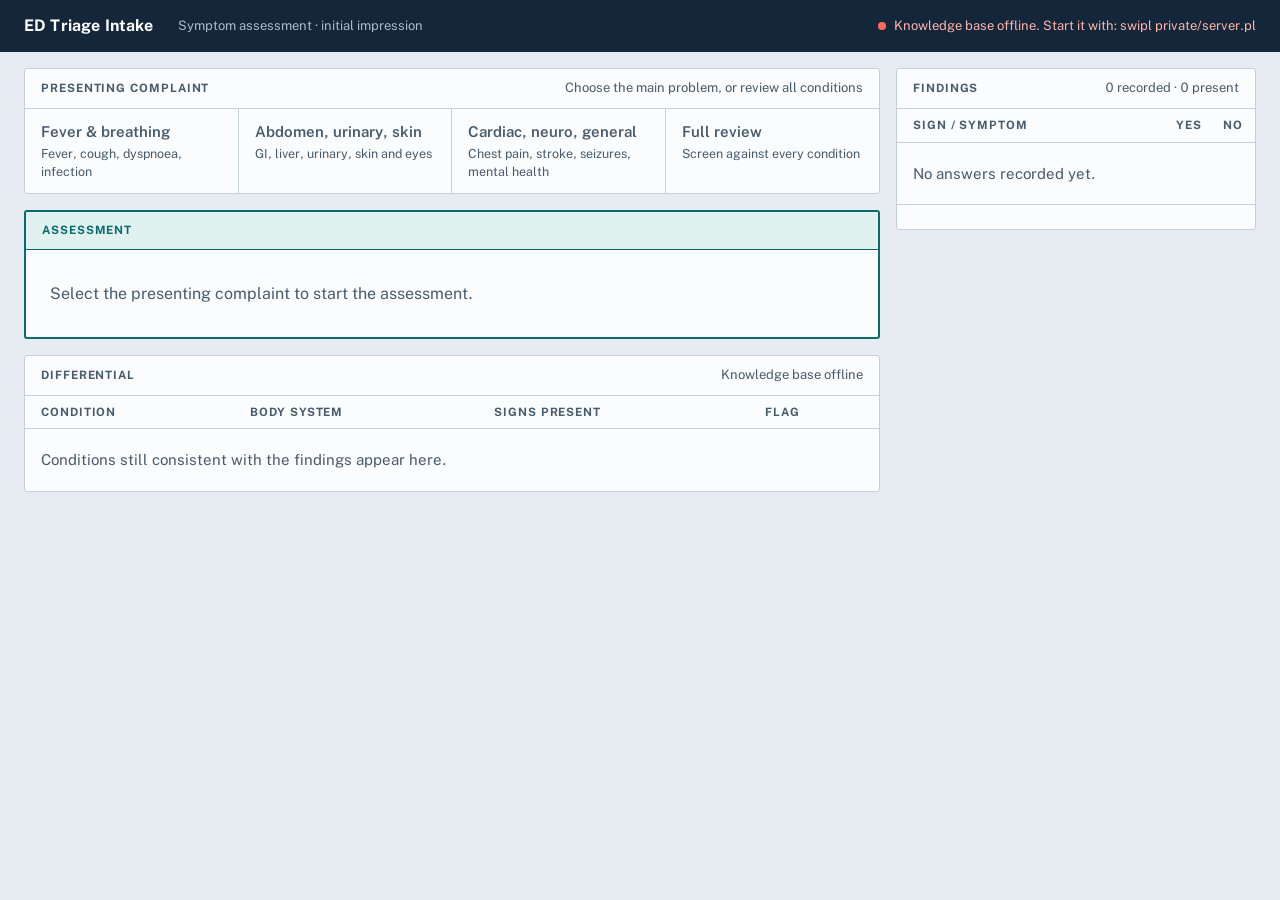
==== commit 25d38edd: "Redesign intake page for triage nurses; clinical triage notes in Prolog - Rebuild public/ as a staff" ====
--- a/public/index.html
+++ b/public/index.html
@@ -3,194 +3,434 @@
 <head>
   <meta charset="UTF-8" />
   <meta name="viewport" content="width=device-width, initial-scale=1.0" />
-  <title>Guided Health Symptom Checker</title>
-  <link rel="preconnect" href="https://fonts.googleapis.com">
-  <link rel="preconnect" href="https://fonts.gstatic.com" crossorigin>
-  <link href="https://fonts.googleapis.com/css2?family=Plus+Jakarta+Sans:wght@400;500;600;700&family=Roboto:wght@400;500;700&display=swap" rel="stylesheet">
-  <link rel="stylesheet" href="style.css" />
+  <title>ED Triage Intake</title>
+  <link rel="preconnect" href="https://fonts.googleapis.com" />
+  <link rel="preconnect" href="https://fonts.gstatic.com" crossorigin />
+  <link href="https://fonts.googleapis.com/css2?family=Public+Sans:wght@400;500;600;700&display=swap" rel="stylesheet" />
+  <style>
+    :root {
+      --ground: #e6ecf1;        /* form tint */
+      --sheet: #fbfcfd;         /* field paper */
+      --rule: #c3cfda;          /* hairline */
+      --rule-strong: #8a9db0;
+      --ink: #13263a;
+      --ink-2: #475b6e;
+      --header: #13263a;
+      --active: #0a6b6b;        /* reserved: the live question only */
+      --active-tint: #e1f1ef;
+      --risk: #b42318;
+      --risk-band: #fbe3df;
+      --amber: #8a5300;
+      --amber-band: #fcefd2;
+      --focus: #0a6b6b;
+      --radius: 3px;
+    }
+
+    * { box-sizing: border-box; margin: 0; padding: 0; }
+
+    html { color-scheme: light; }
+
+    body {
+      background: var(--ground);
+      color: var(--ink);
+      font-family: "Public Sans", "Segoe UI", system-ui, sans-serif;
+      font-size: 15px;
+      line-height: 1.45;
+      font-variant-numeric: tabular-nums;
+      min-height: 100vh;
+    }
+
+    ::selection { background: var(--active-tint); color: var(--ink); }
+
+    :focus-visible { outline: 2px solid var(--focus); outline-offset: 2px; }
+
+    * { scrollbar-width: thin; scrollbar-color: var(--rule-strong) transparent; }
+
+    .icon { width: 16px; height: 16px; flex: none; stroke: currentColor; fill: none; stroke-width: 2.2; stroke-linecap: round; stroke-linejoin: round; }
+
+    /* ---------- Top bar ---------- */
+    .topbar {
+      background: var(--header);
+      color: #fff;
+      display: flex;
+      align-items: center;
+      gap: 24px;
+      padding: 0 24px;
+      height: 52px;
+    }
+    .topbar h1 { font-size: 16px; font-weight: 700; letter-spacing: 0.01em; }
+    .topbar .unit { color: #a9bccd; font-size: 13px; }
+    .topbar .spacer { flex: 1; }
+    .status {
+      display: inline-flex; align-items: center; gap: 8px;
+      font-size: 13px; color: #d5e0ea;
+    }
+    .status .dot { width: 8px; height: 8px; border-radius: 50%; background: #8a9db0; }
+    .status.online .dot { background: #4cc38a; }
+    .status.offline { color: #ffb4a9; }
+    .status.offline .dot { background: #ff6b5b; }
+
+    /* ---------- Layout ---------- */
+    .workspace {
+      display: grid;
+      grid-template-columns: minmax(0, 1fr) 360px;
+      gap: 16px;
+      max-width: 1440px;
+      margin: 0 auto;
+      padding: 16px 24px 32px;
+      align-items: start;
+    }
+    .main-col { display: flex; flex-direction: column; gap: 16px; min-width: 0; }
+
+    @media (max-width: 960px) {
+      .workspace { grid-template-columns: 1fr; padding: 12px 16px 24px; }
+      .topbar { padding: 0 16px; gap: 12px; }
+      .topbar .unit { display: none; }
+    }
+
+    /* A ruled form section */
+    .sheet {
+      background: var(--sheet);
+      border: 1px solid var(--rule);
+      border-radius: var(--radius);
+    }
+    .sheet-head {
+      display: flex; align-items: baseline; justify-content: space-between; gap: 12px;
+      padding: 10px 16px;
+      border-bottom: 1px solid var(--rule);
+    }
+    .label {
+      font-size: 11.5px;
+      font-weight: 700;
+      letter-spacing: 0.08em;
+      text-transform: uppercase;
+      color: var(--ink-2);
+    }
+    .sheet-head .meta { font-size: 13px; color: var(--ink-2); }
+    .sheet-body { padding: 16px; }
+
+    /* ---------- Presenting complaint ---------- */
+    .complaint-row {
+      display: grid;
+      grid-template-columns: repeat(4, minmax(0, 1fr));
+    }
+    .complaint-btn {
+      font: inherit;
+      text-align: left;
+      background: transparent;
+      color: var(--ink);
+      border: 0;
+      border-right: 1px solid var(--rule);
+      padding: 12px 16px;
+      cursor: pointer;
+      display: flex; flex-direction: column; gap: 2px;
+    }
+    .complaint-btn:last-child { border-right: 0; }
+    .complaint-btn strong { font-size: 15px; font-weight: 600; }
+    .complaint-btn span { font-size: 12.5px; color: var(--ink-2); }
+    .complaint-btn:hover:not(:disabled):not([aria-pressed="true"]) { background: var(--ground); }
+    .complaint-btn[aria-pressed="true"] {
+      background: var(--ink);
+      color: #fff;
+    }
+    .complaint-btn[aria-pressed="true"] span { color: #c7d4e0; }
+    .complaint-btn:disabled { cursor: not-allowed; color: var(--ink-2); }
+    .complaint-btn[aria-pressed="true"]:disabled { color: #fff; }
+
+    @media (max-width: 720px) {
+      .btn-answer { flex: 1; min-width: 0; }
+      .sheet-head .meta.hint { display: none; }
+      .question-symptom { font-size: 28px; }
+      th:nth-child(2), td.cond-system { display: none; }
+      th, td { padding-inline: 12px; }
+      .complaint-row { grid-template-columns: 1fr 1fr; }
+      .complaint-btn:nth-child(2) { border-right: 0; }
+      .complaint-btn:nth-child(-n+2) { border-bottom: 1px solid var(--rule); }
+    }
+
+    /* ---------- Live question ---------- */
+    .question {
+      border: 2px solid var(--active);
+      background: var(--sheet);
+      border-radius: var(--radius);
+    }
+    .question .sheet-head { border-bottom-color: var(--active); background: var(--active-tint); }
+    .question .sheet-head .label { color: var(--active); }
+    .question-body { padding: 24px 24px 20px; }
+    .question-lead { font-size: 14px; color: var(--ink-2); }
+    .question-symptom {
+      font-size: 34px;
+      font-weight: 700;
+      line-height: 1.15;
+      letter-spacing: -0.01em;
+      margin: 4px 0 6px;
+      text-wrap: balance;
+    }
+    .risk-tag {
+      display: inline-flex; align-items: center; gap: 6px;
+      font-size: 12px; font-weight: 700; letter-spacing: 0.06em; text-transform: uppercase;
+      color: var(--risk); background: var(--risk-band);
+      padding: 3px 8px; border-radius: var(--radius);
+    }
+    .risk-tag .icon { width: 14px; height: 14px; }
+    .answer-row { display: flex; gap: 12px; margin-top: 20px; flex-wrap: wrap; }
+
+    .btn {
+      font: inherit; font-weight: 600;
+      display: inline-flex; align-items: center; justify-content: center; gap: 8px;
+      min-height: 40px; padding: 8px 16px;
+      border-radius: var(--radius);
+      border: 1px solid var(--rule-strong);
+      background: var(--sheet); color: var(--ink);
+      cursor: pointer;
+    }
+    .btn:hover:not(:disabled) { border-color: var(--ink); }
+    .btn:disabled { color: var(--ink-2); border-color: var(--rule); cursor: not-allowed; opacity: 0.7; }
+    .btn-answer { min-width: 150px; min-height: 52px; font-size: 17px; }
+    .btn-primary { background: var(--active); border-color: var(--active); color: #fff; }
+    .btn-primary:hover:not(:disabled) { background: #075858; border-color: #075858; }
+    .btn-quiet { border-color: transparent; background: transparent; color: var(--ink-2); padding-inline: 8px; }
+    .btn-quiet:hover:not(:disabled) { color: var(--ink); border-color: transparent; text-decoration: underline; text-underline-offset: 3px; }
+    kbd {
+      font: 600 11.5px/1 "Public Sans", system-ui, sans-serif;
+      border: 1px solid currentColor; border-radius: 2px;
+      padding: 2px 5px; opacity: 0.7;
+    }
+    .question-foot {
+      display: flex; justify-content: space-between; align-items: center; gap: 12px; flex-wrap: wrap;
+      border-top: 1px solid var(--rule);
+      padding: 8px 16px;
+    }
+    .notice { font-size: 14px; color: var(--ink-2); }
+    .notice.match { color: var(--amber); background: var(--amber-band); padding: 8px 12px; border-radius: var(--radius); margin-top: 16px; }
+    .empty-prompt { padding: 32px 24px; color: var(--ink-2); font-size: 16px; }
+
+    /* ---------- Record / saved forms ---------- */
+    .form-grid { display: grid; grid-template-columns: 2fr 1fr; gap: 16px; margin-top: 16px; }
+    .field { display: flex; flex-direction: column; gap: 4px; }
+    .field input {
+      font: inherit; font-size: 16px; color: var(--ink);
+      background: #fff;
+      border: 1px solid var(--rule-strong); border-radius: var(--radius);
+      padding: 9px 10px;
+    }
+    .field input:focus-visible { outline: 2px solid var(--focus); outline-offset: 0; border-color: var(--focus); }
+    .error { color: var(--risk); font-size: 14px; min-height: 20px; margin-top: 8px; }
+    .review-list { display: grid; grid-template-columns: 140px 1fr; gap: 6px 16px; font-size: 15px; }
+    .review-list dt { color: var(--ink-2); }
+    .review-list dd { font-weight: 500; }
+    .saved-id { font-size: 34px; font-weight: 700; letter-spacing: -0.01em; }
+    .impression { font-size: 24px; font-weight: 700; margin-top: 2px; }
+    .note { margin-top: 8px; max-width: 70ch; }
+    .disclaimer { font-size: 13px; color: var(--ink-2); margin-top: 16px; }
+    .flag-yes { color: var(--risk); font-weight: 700; }
+
+    /* ---------- Differential table ---------- */
+    table { width: 100%; border-collapse: collapse; font-size: 14px; }
+    th {
+      text-align: left;
+      font-size: 11.5px; font-weight: 700; letter-spacing: 0.08em; text-transform: uppercase;
+      color: var(--ink-2);
+      padding: 8px 16px;
+      border-bottom: 1px solid var(--rule);
+      background: var(--sheet);
+      position: sticky; top: 0;
+    }
+    td { padding: 8px 16px; border-bottom: 1px solid var(--rule); vertical-align: middle; }
+    tbody tr:last-child td { border-bottom: 0; }
+    .diff-scroll { max-height: 360px; overflow-y: auto; }
+    .cond-name { font-weight: 600; }
+    .cond-system { color: var(--ink-2); }
+    .meter { display: inline-flex; gap: 3px; vertical-align: middle; margin-right: 8px; }
+    .meter i { width: 10px; height: 10px; border: 1px solid var(--rule-strong); border-radius: 1px; }
+    .meter i.on { background: var(--ink); border-color: var(--ink); }
+    tr.complete td { background: var(--amber-band); }
+    tr.complete .meter i.on { background: var(--amber); border-color: var(--amber); }
+    .tag + .tag { margin-left: 10px; }
+    .tag { font-size: 12px; font-weight: 700; letter-spacing: 0.04em; text-transform: uppercase; white-space: nowrap; }
+    .tag.risk { color: var(--risk); }
+    .tag.full { color: var(--amber); }
+    .table-empty { padding: 20px 16px; color: var(--ink-2); }
+
+    /* ---------- Findings sheet ---------- */
+    .findings { position: sticky; top: 16px; }
+    .findings table th:nth-child(n+2), .findings table td:nth-child(n+2) { width: 44px; text-align: center; padding-inline: 4px; }
+    .findings td:first-child { padding-right: 8px; }
+    .findings .tick { color: var(--ink); }
+    .findings .tick .icon { width: 18px; height: 18px; stroke-width: 2.6; }
+    .findings tr.risk td { background: var(--risk-band); }
+    .findings tr.risk td:first-child { color: var(--risk); font-weight: 600; }
+    .findings tr.risk .tick { color: var(--risk); }
+    .findings-scroll { max-height: calc(100vh - 260px); overflow-y: auto; }
+    .findings-foot { border-top: 1px solid var(--rule); padding: 12px 16px; display: flex; flex-direction: column; gap: 8px; }
+    .risk-summary { display: none; align-items: center; gap: 8px; color: var(--risk); background: var(--risk-band); font-weight: 700; padding: 8px 12px; border-radius: var(--radius); font-size: 14px; }
+    .risk-summary.show { display: flex; }
+
+    @media (max-width: 960px) {
+      .findings { position: static; }
+      .findings-scroll { max-height: none; }
+    }
+
+    [hidden] { display: none !important; }
+  </style>
 </head>
 <body>
 
-  <!-- PAGE 1: GUIDED QUESTIONING WORKSPACE -->
-  <main id="triage-page" class="page-view active">
-
-    <!-- GOOGLE APP BAR -->
-    <header class="app-bar">
-      <div class="pl-status-bar">
-        <div id="pl-status-pill" class="pl-status-pill">Loading Knowledge Base...</div>
-        <label class="pl-file-label">
-          Load .pl File
-          <input type="file" id="pl-file-input" accept=".pl" style="display: none;" />
-        </label>
-      </div>
-
-      <div id="init-progress-container" class="init-progress">
-        <div class="init-progress-labels">
-          <span id="init-progress-text">Initializing Engine...</span>
-          <span id="init-progress-percent">0%</span>
-        </div>
-        <div class="init-progress-track">
-          <div id="init-progress-bar" class="init-progress-bar"></div>
-        </div>
-      </div>
-
-      <div class="disclaimer">
-        ⚠ This is not a medical diagnosis. Please see a doctor.
-      </div>
-    </header>
-
-    <!-- MAIN 2-COLUMN WORKSPACE -->
-    <div class="main-grid">
-
-      <!-- LEFT COLUMN: TOP (CATEGORY / YES-NO PROMPT) + BOTTOM (CANDIDATE VIEW) -->
-      <div class="left-column">
-
-        <!-- TOP-LEFT: STEP 1 CATEGORY PICKER OR STEP 2 YES/NO QUESTION -->
-        <section class="card interaction-card">
-          <div id="category-step-view" class="step-view-container">
-            <div class="card-header">
-              <h1 class="section-title">Step 1: Choose a Symptom Category</h1>
-              <p class="section-subtitle">Select where your main problem is, or choose Extended Questioning to check all conditions.</p>
-            </div>
-
-            <div class="category-choice-grid">
-              <button class="category-card-btn" data-cat="fever" disabled>
-                <span class="cat-number">Option 1</span>
-                <span class="cat-name">Fever</span>
-                <span class="cat-desc">Fever, cough, breathing, colds, headache, or infections</span>
+  <svg width="0" height="0" style="position:absolute" aria-hidden="true">
+    <symbol id="i-check" viewBox="0 0 24 24"><path d="M5 12.5l4.5 4.5L19 7.5"/></symbol>
+    <symbol id="i-x" viewBox="0 0 24 24"><path d="M6 6l12 12M18 6L6 18"/></symbol>
+    <symbol id="i-undo" viewBox="0 0 24 24"><path d="M9 14L4 9l5-5"/><path d="M4 9h10.5a5.5 5.5 0 010 11H11"/></symbol>
+    <symbol id="i-alert" viewBox="0 0 24 24"><path d="M12 3.5L2.5 20h19L12 3.5z"/><path d="M12 10v4.5M12 17.5v.01"/></symbol>
+  </svg>
+
+  <header class="topbar">
+    <h1>ED Triage Intake</h1>
+    <span class="unit">Symptom assessment · initial impression</span>
+    <span class="spacer"></span>
+    <span id="kb-status" class="status" role="status"><span class="dot"></span><span id="kb-status-text">Connecting to knowledge base…</span></span>
+  </header>
+
+  <div class="workspace">
+    <main class="main-col">
+
+      <section class="sheet" aria-labelledby="complaint-label">
+        <div class="sheet-head">
+          <h2 id="complaint-label" class="label">Presenting complaint</h2>
+          <span class="meta hint">Choose the main problem, or review all conditions</span>
+        </div>
+        <div class="complaint-row" role="group" aria-labelledby="complaint-label">
+          <button class="complaint-btn" data-cat="fever" aria-pressed="false" disabled>
+            <strong>Fever &amp; breathing</strong>
+            <span>Fever, cough, dyspnoea, infection</span>
+          </button>
+          <button class="complaint-btn" data-cat="stomach" aria-pressed="false" disabled>
+            <strong>Abdomen, urinary, skin</strong>
+            <span>GI, liver, urinary, skin and eyes</span>
+          </button>
+          <button class="complaint-btn" data-cat="body" aria-pressed="false" disabled>
+            <strong>Cardiac, neuro, general</strong>
+            <span>Chest pain, stroke, seizures, mental health</span>
+          </button>
+          <button class="complaint-btn" data-cat="extended" aria-pressed="false" disabled>
+            <strong>Full review</strong>
+            <span>Screen against every condition</span>
+          </button>
+        </div>
+      </section>
+
+      <!-- Live panel: empty, question, record or saved -->
+      <section id="live-panel" class="question" aria-live="polite">
+        <div class="sheet-head">
+          <h2 id="live-label" class="label">Assessment</h2>
+          <span id="live-meta" class="meta"></span>
+        </div>
+
+        <div id="view-empty" class="empty-prompt">
+          Select the presenting complaint to start the assessment.
+        </div>
+
+        <div id="view-question" hidden>
+          <div class="question-body">
+            <p class="question-lead">Does the patient have</p>
+            <p id="question-symptom" class="question-symptom">—</p>
+            <span id="question-risk" class="risk-tag" hidden>
+              <svg class="icon"><use href="#i-alert"/></svg> High-risk sign
+            </span>
+            <div class="answer-row">
+              <button id="btn-yes" class="btn btn-answer" type="button">
+                <svg class="icon"><use href="#i-check"/></svg> Yes <kbd>Y</kbd>
               </button>
-
-              <button class="category-card-btn" data-cat="stomach" disabled>
-                <span class="cat-number">Option 2</span>
-                <span class="cat-name">Stomach</span>
-                <span class="cat-desc">Stomach pain, diarrhea, nausea, urination, skin, or eyes</span>
-              </button>
-
-              <button class="category-card-btn" data-cat="body" disabled>
-                <span class="cat-number">Option 3</span>
-                <span class="cat-name">Body</span>
-                <span class="cat-desc">Chest pain, heart, joints, weakness, nerves, or mood</span>
-              </button>
-
-              <button class="category-card-btn extended-card" data-cat="extended" disabled>
-                <span class="cat-number extended-badge">Option 4 • Complete Check</span>
-                <span class="cat-name">Extended Questioning (Ask All)</span>
-                <span class="cat-desc">Queries all conditions across Fever, Stomach, and Body together.</span>
+              <button id="btn-no" class="btn btn-answer" type="button">
+                <svg class="icon"><use href="#i-x"/></svg> No <kbd>N</kbd>
               </button>
             </div>
-          </div>
-
-          <!-- Yes/No Question Screen -->
-          <div id="question-step-view" class="step-view-container" style="display: none;">
-            <div class="question-box">
-              <span id="active-category-badge" class="question-category-tag">You picked: Fever</span>
-              <div id="continuing-match-banner" class="continuing-match-banner"></div>
-              <div id="question-text" class="question-prompt">Do you have fever?</div>
-
-              <div id="yes-no-controls" class="yes-no-buttons">
-                <button id="btn-answer-yes" class="btn-yes" type="button">✓ YES</button>
-                <button id="btn-answer-no" class="btn-no" type="button">✕ NO</button>
-              </div>
-
-              <div id="question-complete-banner" class="complete-banner" style="display: none;">
-                <p class="complete-text">All necessary questions have been answered!</p>
-                <button id="btn-open-confirm-main" class="btn-submit btn-complete">
-                  Review & See Diagnosis →
-                </button>
-              </div>
-
-              <div class="question-footer-controls">
-                <button id="btn-undo" class="btn-secondary" type="button" disabled>← Undo Last Answer</button>
-                <button id="btn-change-category" class="btn-secondary" type="button">Change Category / Restart</button>
-              </div>
+            <p id="question-match" class="notice match" hidden></p>
+          </div>
+          <div class="question-foot">
+            <button id="btn-undo" class="btn btn-quiet" type="button" disabled>
+              <svg class="icon"><use href="#i-undo"/></svg> Undo last answer <kbd>U</kbd>
+            </button>
+            <button id="btn-end" class="btn" type="button" disabled>End questions and record patient</button>
+          </div>
+        </div>
+
+        <form id="view-record" hidden novalidate>
+          <div class="question-body">
+            <p id="record-summary" class="notice"></p>
+            <div class="form-grid">
+              <label class="field">
+                <span class="label">Patient name</span>
+                <input id="patient-name" type="text" autocomplete="off" required>
+              </label>
+              <label class="field">
+                <span class="label">Age</span>
+                <input id="patient-age" type="number" min="0" max="130" inputmode="numeric" required>
+              </label>
             </div>
-          </div>
-        </section>
-
-        <!-- BOTTOM-LEFT: DYNAMIC CANDIDATE GRAPH VIEW -->
-        <section class="card candidates-card">
-          <div class="candidates-header">
-            <h2 class="section-title">Possible Conditions Remaining</h2>
-            <span id="remaining-count-badge">Waiting for category...</span>
-          </div>
-          <div id="candidates-board" class="candidates-board"></div>
-        </section>
-
+            <p id="save-error" class="error" role="alert"></p>
+          </div>
+          <div class="question-foot">
+            <button id="btn-record-back" class="btn btn-quiet" type="button">
+              <svg class="icon"><use href="#i-undo"/></svg> Back to questions
+            </button>
+            <button id="btn-save" class="btn btn-primary" type="submit">Save to triage queue</button>
+          </div>
+        </form>
+
+        <div id="view-saved" hidden>
+          <div class="question-body">
+            <p id="saved-id" class="saved-id"></p>
+            <dl id="saved-details" class="review-list" style="margin-top: 16px;"></dl>
+            <p class="disclaimer">
+              Initial impression from the symptom knowledge base only. The ESI level and bed are
+              assigned by the triage program. Clinical assessment by the triage nurse or doctor takes priority.
+            </p>
+          </div>
+          <div class="question-foot">
+            <span class="notice">Record written to the intake file.</span>
+            <button id="btn-next" class="btn btn-primary" type="button">Next patient</button>
+          </div>
+        </div>
+      </section>
+
+      <section class="sheet" aria-labelledby="diff-label">
+        <div class="sheet-head">
+          <h2 id="diff-label" class="label">Differential</h2>
+          <span id="diff-count" class="meta">No complaint selected</span>
+        </div>
+        <div class="diff-scroll">
+          <table>
+            <thead>
+              <tr><th>Condition</th><th>Body system</th><th>Signs present</th><th>Flag</th></tr>
+            </thead>
+            <tbody id="diff-body"></tbody>
+          </table>
+          <p id="diff-empty" class="table-empty">Conditions still consistent with the findings appear here.</p>
+        </div>
+      </section>
+    </main>
+
+    <aside class="sheet findings" aria-labelledby="findings-label">
+      <div class="sheet-head">
+        <h2 id="findings-label" class="label">Findings</h2>
+        <span id="findings-count" class="meta">0 recorded</span>
       </div>
-
-      <!-- RIGHT COLUMN: INSTRUCTIONS, PROGRESS BAR & LIVE ANSWER LOG -->
-      <aside class="card sidebar-card">
-        <div class="sidebar-top">
-          <h2 class="section-title">Your Progress</h2>
-          <div class="progress-container">
-            <div class="progress-header">
-              <span id="progress-status-text">Step 1: Pick Category</span>
-              <span id="progress-percent">0%</span>
-            </div>
-            <div class="progress-track">
-              <div id="progress-fill" class="progress-fill" style="width: 10%;"></div>
-            </div>
-          </div>
-
-          <ul class="instructions-list">
-            <li id="inst-1" class="instruction-item active">1. Pick a category</li>
-            <li id="inst-2" class="instruction-item">2. Tap YES or NO</li>
-            <li id="inst-3" class="instruction-item">3. Confirm & view result</li>
-          </ul>
-        </div>
-
-        <div class="sidebar-middle">
-          <h3 class="section-title history-title">
-            Your Answers So Far (<span id="answers-count">0</span>)
-          </h3>
-          <div id="answer-history-list" class="answer-history-list">
-            <div class="empty-history">No questions answered yet.</div>
-          </div>
-        </div>
-
-        <button id="btn-sidebar-finish" class="btn-submit" disabled>
-          Confirm Answers & Finish →
-        </button>
-      </aside>
-
-    </div>
-  </main>
-
-  <!-- CONFIRMATION MODAL -->
-  <div id="confirm-modal" class="modal-overlay">
-    <div class="modal-card">
-      <h2 class="section-title">Confirm Your Symptoms</h2>
-      <p class="section-subtitle">
-        Please confirm that all the symptoms you have are listed accurately below before viewing your result:
-      </p>
-
-      <div id="modal-review-box" class="modal-review-box"></div>
-
-      <div class="modal-actions">
-        <button id="btn-modal-back" class="btn-secondary">← Go Back & Change Answers</button>
-        <button id="btn-modal-confirm" class="btn-submit btn-complete">Yes, Show My Diagnosis</button>
+      <div class="findings-scroll">
+        <table>
+          <thead><tr><th>Sign / symptom</th><th>Yes</th><th>No</th></tr></thead>
+          <tbody id="findings-body"></tbody>
+        </table>
+        <p id="findings-empty" class="table-empty">No answers recorded yet.</p>
       </div>
-    </div>
+      <div class="findings-foot">
+        <p id="risk-summary" class="risk-summary">
+          <svg class="icon"><use href="#i-alert"/></svg>
+          <span id="risk-summary-text"></span>
+        </p>
+      </div>
+    </aside>
   </div>
-
-  <!-- PAGE 2: SEPARATE DIAGNOSTIC RESULTS PAGE -->
-  <section id="results-page" class="page-view">
-    <div class="results-container">
-      <div class="results-header">
-        <div class="results-actions">
-          <button id="btn-results-back" class="btn-secondary">← Back to Questions</button>
-          <button id="btn-results-restart" class="btn-secondary btn-danger-outline">Start New Check</button>
-        </div>
-        <p class="results-warning">⚠ This is not a medical diagnosis. Please see a doctor.</p>
-      </div>
-
-      <div class="results-grid">
-        <div id="primary-result-container"></div>
-        <div id="fallback-result-container"></div>
-      </div>
-    </div>
-  </section>
 
   <script src="app.js"></script>
 </body>
-</html>+</html>
